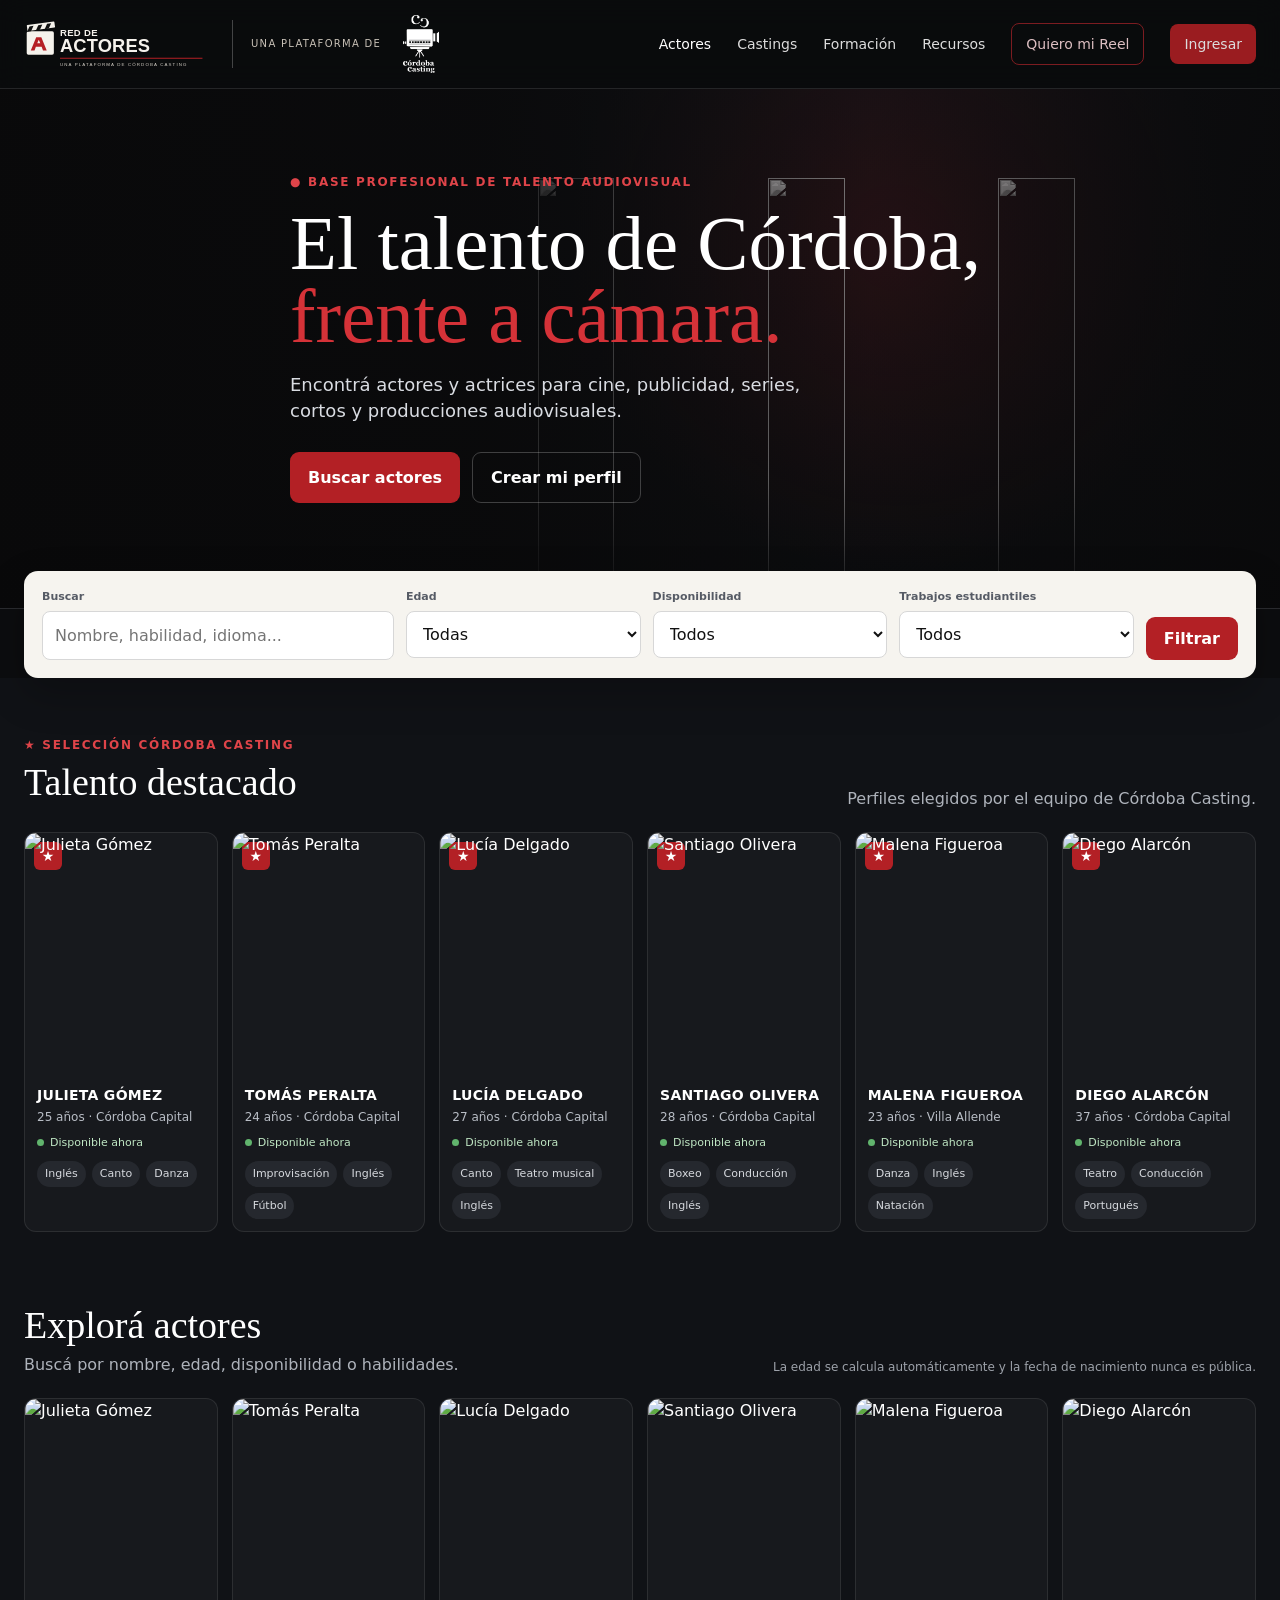
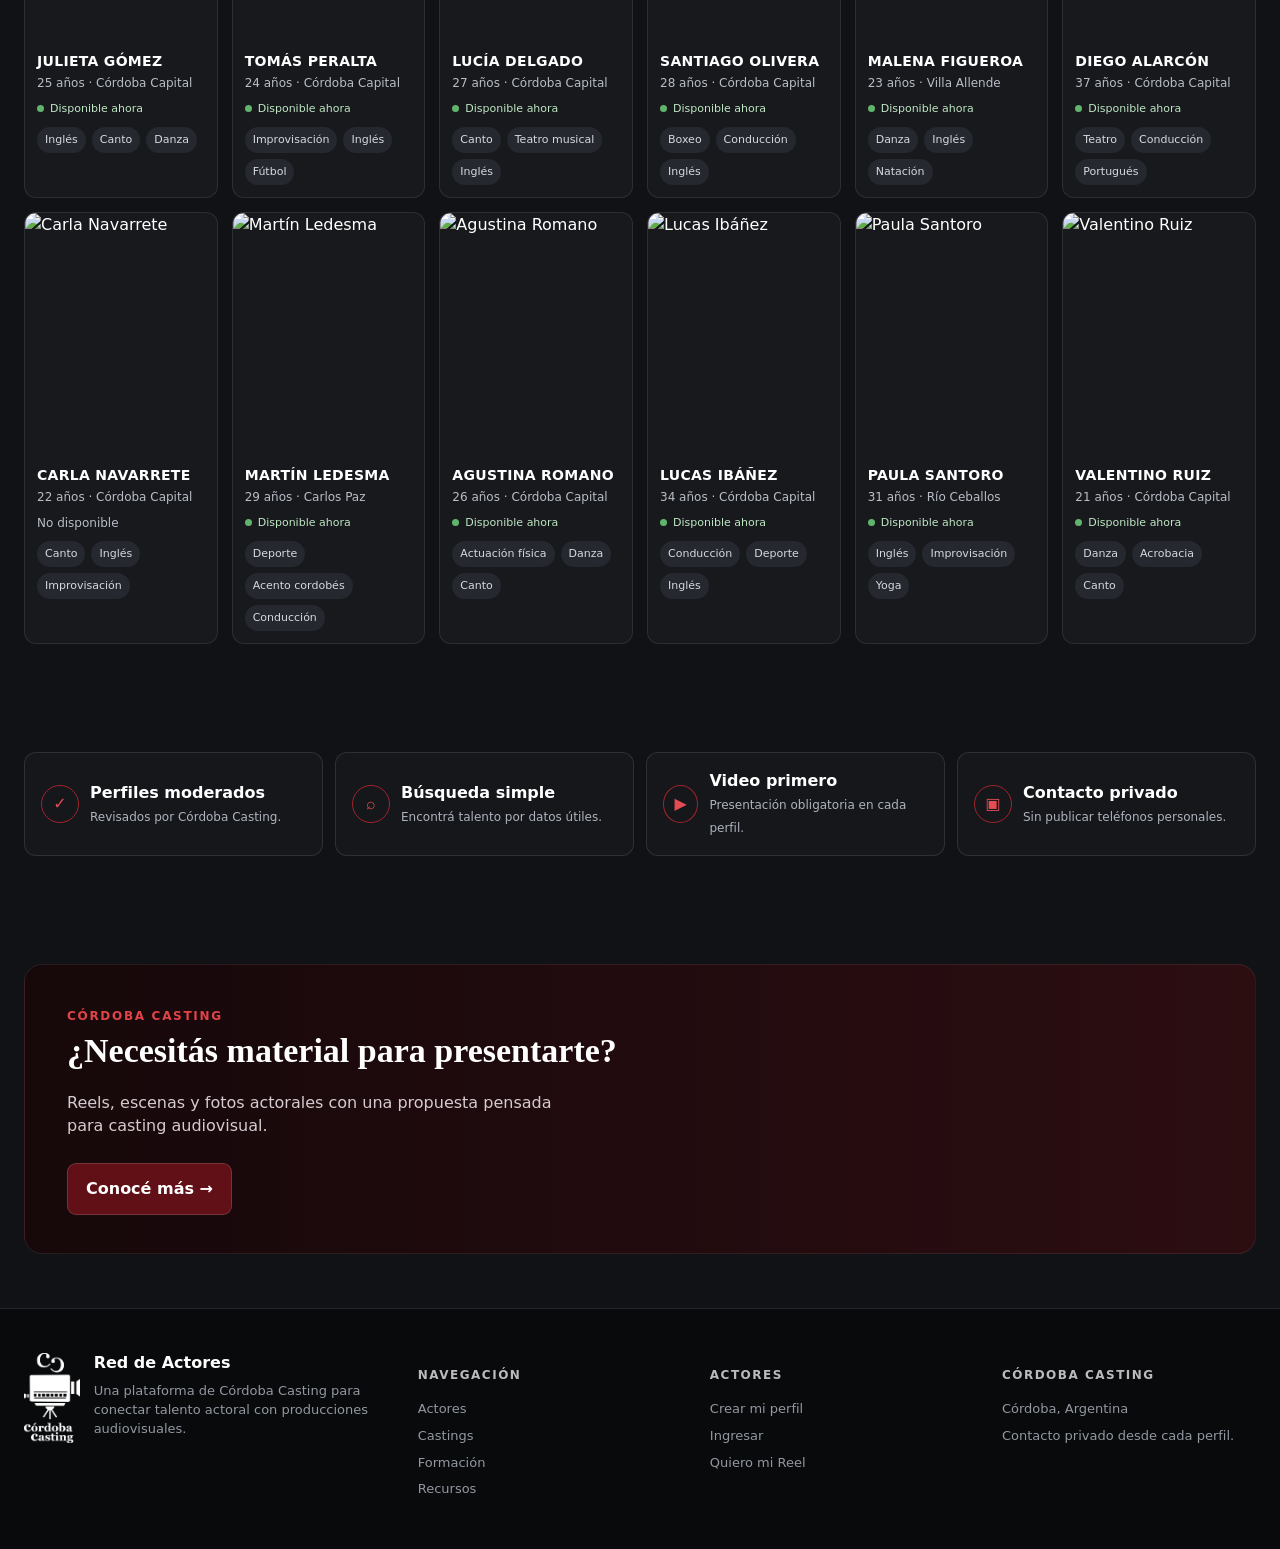
==== index.html @ 697c515e "Add files via upload" ====
<!doctype html><html lang="es"><head><meta charset="utf-8"><meta name="viewport" content="width=device-width,initial-scale=1"><title>Red de Actores — Córdoba Casting</title><link rel="stylesheet" href="css/styles.css"></head><body>
<header class="topbar"><div class="container nav"><a class="brandlock" href="index.html"><img class="red-logo" src="assets/logo-red-actores.svg" alt="Red de Actores"><span class="brand-divider"></span><span class="cc-brand"><span>Una plataforma de</span><img class="cc-logo" src="assets/cordoba-casting-white.png" alt="Córdoba Casting"></span></a><button class="menu-toggle" aria-label="Abrir menú">☰</button><nav class="navlinks"><a class="active" href="index.html">Actores</a><a href="castings.html">Castings</a><a href="formacion.html">Formación</a><a href="recursos.html">Recursos</a><a class="nav-cta" href="reel.html">Quiero mi Reel</a><a class="auth-btn" href="login.html">Ingresar</a></nav></div></header>
<section class="hero"><div class="hero-faces"><img src="https://randomuser.me/api/portraits/men/32.jpg" alt=""><img src="https://randomuser.me/api/portraits/women/44.jpg" alt=""><img src="https://randomuser.me/api/portraits/men/48.jpg" alt=""></div><div class="container hero-inner"><div class="eyebrow">● Base profesional de talento audiovisual</div><h1>El talento de Córdoba,<br><em>frente a cámara.</em></h1><p>Encontrá actores y actrices para cine, publicidad, series, cortos y producciones audiovisuales.</p><div class="hero-actions"><a class="btn btn-primary" href="#directorio">Buscar actores</a><a class="btn btn-secondary" href="registro.html">Crear mi perfil</a></div></div></section>
<div class="container search-shell"><form id="filters" class="searchbar"><div class="field"><label>Buscar</label><input id="q" placeholder="Nombre, habilidad, idioma..."></div><div class="field"><label>Edad</label><select id="age"><option value="">Todas</option><option value="18-24">18–24</option><option value="25-34">25–34</option><option value="35-49">35–49</option><option value="50-90">50+</option></select></div><div class="field"><label>Disponibilidad</label><select id="available"><option value="">Todos</option><option value="yes">Disponibles ahora</option><option value="no">No disponibles</option></select></div><div class="field"><label>Trabajos estudiantiles</label><select id="student"><option value="">Todos</option><option value="yes">Acepta</option><option value="no">No acepta</option></select></div><button class="btn btn-primary" type="submit">Filtrar</button></form></div>
<section class="section section-dark"><div class="container"><div class="section-title"><div><div class="eyebrow">★ Selección Córdoba Casting</div><h2>Talento destacado</h2></div><p>Perfiles elegidos por el equipo de Córdoba Casting.</p></div><div id="featuredGrid" class="actor-grid"></div></div></section>
<section id="directorio" class="section section-dark" style="padding-top:12px"><div class="container"><div class="section-title"><div><h2>Explorá actores</h2><p>Buscá por nombre, edad, disponibilidad o habilidades.</p></div><div class="muted tiny">La edad se calcula automáticamente y la fecha de nacimiento nunca es pública.</div></div><div id="actorGrid" class="actor-grid"></div></div></section>
<section class="section section-dark"><div class="container"><div class="feature-strip"><div class="feature-chip"><div class="feature-icon">✓</div><div><strong>Perfiles moderados</strong><span>Revisados por Córdoba Casting.</span></div></div><div class="feature-chip"><div class="feature-icon">⌕</div><div><strong>Búsqueda simple</strong><span>Encontrá talento por datos útiles.</span></div></div><div class="feature-chip"><div class="feature-icon">▶</div><div><strong>Video primero</strong><span>Presentación obligatoria en cada perfil.</span></div></div><div class="feature-chip"><div class="feature-icon">▣</div><div><strong>Contacto privado</strong><span>Sin publicar teléfonos personales.</span></div></div></div></div></section>
<section class="section section-dark"><div class="container"><div class="reel-banner"><div class="copy"><div class="eyebrow">Córdoba Casting</div><h3>¿Necesitás material para presentarte?</h3><p>Reels, escenas y fotos actorales con una propuesta pensada para casting audiovisual.</p><a class="btn" href="reel.html">Conocé más →</a></div></div></div></section>
<footer class="footer"><div class="container footer-grid"><div><div class="footer-brand"><img class="cc-logo" src="assets/cordoba-casting-white.png" alt="Córdoba Casting"><div><strong>Red de Actores</strong><p>Una plataforma de Córdoba Casting para conectar talento actoral con producciones audiovisuales.</p></div></div></div><div><h4>Navegación</h4><a href="index.html">Actores</a><a href="castings.html">Castings</a><a href="formacion.html">Formación</a><a href="recursos.html">Recursos</a></div><div><h4>Actores</h4><a href="registro.html">Crear mi perfil</a><a href="login.html">Ingresar</a><a href="reel.html">Quiero mi Reel</a></div><div><h4>Córdoba Casting</h4><p>Córdoba, Argentina</p><p>Contacto privado desde cada perfil.</p></div></div></footer>
<script src="js/data.js"></script><script src="js/app.js"></script></body></html>
---- css/styles.css ----
:root{
  --bg:#0c0d0f; --bg2:#121418; --panel:#17191d; --panel2:#1d2025; --paper:#f5f2ec; --ink:#111216;
  --muted:#9da2aa; --red:#b32025; --red2:#8f171c; --green:#61b46d; --border:rgba(255,255,255,.11);
  --shadow:0 16px 40px rgba(0,0,0,.24); --radius:16px; --max:1440px;
}
*{box-sizing:border-box} html{scroll-behavior:smooth} body{margin:0;font-family:Inter,ui-sans-serif,system-ui,-apple-system,BlinkMacSystemFont,"Segoe UI",sans-serif;background:var(--bg);color:#fff;line-height:1.45}
a{color:inherit;text-decoration:none} button,input,select,textarea{font:inherit} img{max-width:100%;display:block}
.container{width:min(var(--max),calc(100% - 48px));margin:auto}.serif{font-family:Georgia,'Times New Roman',serif}.muted{color:var(--muted)}.tiny{font-size:12px}.hidden{display:none!important}
.topbar{position:sticky;top:0;z-index:50;background:rgba(10,11,13,.92);backdrop-filter:blur(14px);border-bottom:1px solid var(--border)}
.nav{height:88px;display:flex;align-items:center;gap:28px}.brandlock{display:flex;align-items:center;gap:18px;min-width:340px}.red-logo{width:190px;height:55px;object-fit:contain}.brand-divider{width:1px;height:48px;background:rgba(255,255,255,.24)}.cc-brand{display:flex;align-items:center;gap:10px}.cc-brand span{font-size:10px;letter-spacing:1.3px;color:#c8c1b7;text-transform:uppercase}.cc-logo{height:58px;width:60px;object-fit:contain;object-position:center top;filter:none}.navlinks{margin-left:auto;display:flex;align-items:center;gap:26px;font-size:14px}.navlinks a{opacity:.86}.navlinks a:hover,.navlinks a.active{color:#fff;opacity:1}.nav-cta{border:1px solid #8f2025;padding:10px 14px;border-radius:8px;color:#ffdde0!important}.auth-btn{background:var(--red);padding:10px 14px;border-radius:8px}.menu-toggle{display:none;background:none;border:0;color:#fff;font-size:24px}
.hero{min-height:520px;position:relative;overflow:hidden;border-bottom:1px solid var(--border);background:radial-gradient(circle at 70% 30%,rgba(179,32,37,.18),transparent 34%),linear-gradient(180deg,#111216,#0c0d0f)}
.hero:after{content:"";position:absolute;inset:0;background:linear-gradient(90deg,rgba(9,9,10,.98) 0%,rgba(9,9,10,.84) 38%,rgba(9,9,10,.26) 68%,rgba(9,9,10,.8) 100%);pointer-events:none}
.hero-faces{position:absolute;right:4%;bottom:0;width:min(720px,54vw);height:100%;display:flex;align-items:flex-end;gap:0;filter:grayscale(1);opacity:.77}.hero-faces img{height:430px;width:33.33%;object-fit:cover;object-position:center top;mask-image:linear-gradient(to bottom,#000 70%,transparent 100%)}
.hero-inner{position:relative;z-index:2;padding:80px 0 56px;max-width:700px}.eyebrow{display:inline-flex;gap:8px;align-items:center;color:#df4449;text-transform:uppercase;letter-spacing:1.7px;font-size:12px;font-weight:700}.hero h1{font-family:Georgia,'Times New Roman',serif;font-size:clamp(54px,6vw,88px);line-height:.95;margin:16px 0 18px;font-weight:500}.hero h1 em{color:#d53238;font-style:normal}.hero p{font-size:18px;color:#d9dce2;max-width:560px}.btn{display:inline-flex;align-items:center;justify-content:center;gap:8px;border:0;border-radius:9px;padding:13px 18px;font-weight:750;cursor:pointer}.btn-primary{background:var(--red);color:#fff}.btn-primary:hover{background:#c12a30}.btn-secondary{background:transparent;color:#fff;border:1px solid rgba(255,255,255,.22)}.hero-actions{display:flex;gap:12px;margin-top:28px}
.search-shell{position:relative;z-index:4;margin-top:-38px}.searchbar{background:#f6f4ef;color:#111;padding:18px;border-radius:14px;box-shadow:var(--shadow);display:grid;grid-template-columns:1.5fr repeat(3,1fr) auto;gap:12px}.field{display:flex;flex-direction:column;gap:6px}.field label{font-size:11px;color:#565b65;font-weight:700}.field input,.field select,.field textarea{width:100%;background:#fff;border:1px solid #d7d7d7;border-radius:8px;padding:12px;color:#111}.searchbar .btn{align-self:end;height:43px}
.section{padding:54px 0}.section-title{display:flex;align-items:end;justify-content:space-between;gap:16px;margin-bottom:22px}.section-title h2{font-family:Georgia,'Times New Roman',serif;font-size:38px;font-weight:500;margin:0}.section-title p{margin:0;color:#aeb3bb}.section-dark{background:#101216}.section-paper{background:#f3f0ea;color:#111}.section-paper .section-title p{color:#666}
.actor-grid{display:grid;grid-template-columns:repeat(6,minmax(0,1fr));gap:14px}.actor-card{background:#17191d;border:1px solid rgba(255,255,255,.09);border-radius:12px;overflow:hidden;transition:.18s transform,.18s border-color;position:relative}.actor-card:hover{transform:translateY(-4px);border-color:rgba(255,255,255,.22)}.actor-photo{aspect-ratio:4/5;object-fit:cover;width:100%;filter:saturate(.88)}.actor-body{padding:12px}.actor-name{font-weight:800;font-size:14px;text-transform:uppercase;letter-spacing:.3px}.actor-meta{font-size:12px;color:#b9bec6;margin-top:4px}.status{display:inline-flex;align-items:center;gap:6px;font-size:11px;margin-top:8px;color:#bfe6c3}.dot{width:7px;height:7px;border-radius:50%;background:var(--green)}.featured-star{position:absolute;top:9px;left:9px;width:28px;height:28px;border-radius:6px;background:var(--red);display:grid;place-items:center;font-size:14px}.tags{display:flex;gap:6px;flex-wrap:wrap;margin-top:9px}.tag{font-size:11px;background:#25282e;border-radius:999px;padding:5px 8px;color:#d6d9de}.paper-tag{background:#e6e3dd;color:#222}
.feature-strip{display:grid;grid-template-columns:repeat(4,1fr);gap:12px}.feature-chip{border:1px solid var(--border);background:#15171b;padding:16px;border-radius:12px;display:flex;gap:11px;align-items:center}.feature-chip strong{display:block}.feature-chip span{color:#aeb4bd;font-size:12px}.feature-icon{width:38px;height:38px;border:1px solid #9f252a;border-radius:50%;display:grid;place-items:center;color:#e24d52}
.reel-banner{position:relative;overflow:hidden;border-radius:18px;min-height:210px;background:linear-gradient(90deg,rgba(23,8,10,.94),rgba(60,12,16,.65)),url('https://images.unsplash.com/photo-1489599849927-2ee91cede3ba?auto=format&fit=crop&w=1800&q=80') center/cover;display:flex;align-items:center;padding:38px 42px;border:1px solid rgba(255,255,255,.08)}.reel-banner .copy{max-width:580px}.reel-banner h3{font-family:Georgia,'Times New Roman',serif;font-size:34px;margin:0 0 8px}.reel-banner p{color:#d5cbd0;max-width:520px}.reel-banner .btn{margin-top:10px;background:rgba(113,19,25,.82);border:1px solid rgba(255,255,255,.15)}
.footer{background:#090a0c;border-top:1px solid var(--border);padding:42px 0}.footer-grid{display:grid;grid-template-columns:1.4fr repeat(3,1fr);gap:38px}.footer h4{font-size:12px;text-transform:uppercase;letter-spacing:1.5px;color:#bbb}.footer a,.footer p{font-size:13px;color:#9298a1;margin:8px 0;display:block}.footer-brand{display:flex;gap:14px;align-items:center}.footer-brand .cc-logo{height:90px;width:75px}
.profile-page{background:#f1eee8;color:#111;min-height:100vh}.profile-page .topbar{background:#0d0e11;color:#fff}.profile-wrap{padding:36px 0 70px}.back{font-size:13px;margin-bottom:20px;display:inline-block}.profile-hero{display:grid;grid-template-columns:minmax(330px,480px) 1fr;gap:34px}.profile-photo{aspect-ratio:4/5;border-radius:14px;object-fit:cover;width:100%}.thumbs{display:grid;grid-template-columns:repeat(3,1fr);gap:8px;margin-top:9px}.thumbs img{aspect-ratio:4/3;object-fit:cover;border-radius:9px;cursor:pointer}.profile-info{padding:8px 0}.profile-info h1{font-family:Georgia,'Times New Roman',serif;font-size:52px;margin:6px 0 2px}.profile-line{color:#50545b}.status-pill{display:inline-flex;background:#dbf2dd;color:#31723b;border-radius:999px;padding:7px 11px;font-size:12px;font-weight:750}.profile-actions{display:flex;gap:10px;margin:20px 0}.profile-actions .btn-secondary{border-color:#c8c8c8;color:#111}.profile-divider{height:1px;background:#d7d2ca;margin:20px 0}.profile-section h3{font-size:12px;letter-spacing:1px;text-transform:uppercase}.profile-section p{max-width:780px}.profile-video-grid{display:grid;grid-template-columns:2fr 1fr;gap:20px;margin-top:34px}.video-main,.video-small{background:#0f1013;border-radius:13px;overflow:hidden;position:relative;cursor:pointer}.video-main{aspect-ratio:16/9}.video-small{aspect-ratio:16/9}.video-main img,.video-small img{width:100%;height:100%;object-fit:cover;opacity:.75}.play{position:absolute;inset:0;display:grid;place-items:center}.play span{width:70px;height:70px;border-radius:50%;background:rgba(255,255,255,.92);display:grid;place-items:center;color:#111;font-size:28px}.video-side{display:grid;gap:18px}.video-label{font-size:13px;font-weight:800;margin-bottom:7px}.video-label small{color:#b32025;margin-left:6px}.profile-bottom{margin-top:28px;display:flex;justify-content:space-between;align-items:center;border-top:1px solid #d6d1c8;padding-top:20px}.profile-bottom .btn-primary{min-width:240px}
.modal{position:fixed;inset:0;background:rgba(0,0,0,.82);display:none;align-items:center;justify-content:center;z-index:100;padding:20px}.modal.open{display:flex}.modal-card{width:min(960px,95vw);background:#111;border-radius:14px;overflow:hidden;box-shadow:var(--shadow)}.modal-card iframe{width:100%;aspect-ratio:16/9;border:0;display:block}.modal-close{position:absolute;top:22px;right:24px;background:#fff;color:#111;border:0;width:40px;height:40px;border-radius:50%;cursor:pointer;font-size:20px}
.page-shell{min-height:calc(100vh - 88px);padding:48px 0;background:#101216}.content-card{background:#17191d;border:1px solid var(--border);border-radius:16px;padding:26px}.content-card h1{font-family:Georgia,'Times New Roman',serif;font-size:42px;margin-top:0}.content-grid{display:grid;grid-template-columns:repeat(3,1fr);gap:16px}.info-card{background:#1b1e23;border:1px solid var(--border);border-radius:13px;padding:20px}.info-card h3{margin-top:0}.form-card{max-width:760px;margin:auto;background:#f4f1eb;color:#111;border-radius:16px;padding:30px}.form-card h1{font-family:Georgia,'Times New Roman',serif;font-size:42px}.form-row{display:grid;grid-template-columns:1fr 1fr;gap:14px}.form-card .field{margin-bottom:14px}.notice{border-left:3px solid var(--red);padding:12px 14px;background:#fff0f1;border-radius:7px;font-size:13px}.admin-grid{display:grid;grid-template-columns:repeat(4,1fr);gap:14px}.admin-card{background:#181a1f;border:1px solid var(--border);border-radius:12px;padding:14px}.admin-card img{width:100%;aspect-ratio:4/3;object-fit:cover;border-radius:8px}.admin-actions{display:flex;gap:7px;flex-wrap:wrap;margin-top:10px}.admin-actions button{font-size:11px;padding:8px 10px}
@media(max-width:1100px){.navlinks{gap:14px}.brandlock{min-width:auto}.cc-brand span{display:none}.actor-grid{grid-template-columns:repeat(4,1fr)}.searchbar{grid-template-columns:1.5fr repeat(2,1fr);}.searchbar .btn{grid-column:auto}.feature-strip{grid-template-columns:repeat(2,1fr)}.admin-grid{grid-template-columns:repeat(3,1fr)}}
@media(max-width:780px){.container{width:min(100% - 28px,var(--max))}.nav{height:74px}.red-logo{width:145px}.cc-brand,.brand-divider{display:none}.menu-toggle{display:block;margin-left:auto}.navlinks{display:none;position:absolute;left:0;right:0;top:74px;background:#0d0e11;padding:18px 22px;flex-direction:column;align-items:flex-start}.navlinks.open{display:flex}.hero{min-height:520px}.hero-faces{width:100%;right:-28%;opacity:.35}.hero-inner{padding-top:60px}.hero h1{font-size:54px}.search-shell{margin-top:-20px}.searchbar{grid-template-columns:1fr 1fr}.searchbar .field:first-child{grid-column:1/-1}.searchbar .btn{grid-column:1/-1}.actor-grid{grid-template-columns:repeat(2,1fr)}.section-title{align-items:flex-start;flex-direction:column}.feature-strip{grid-template-columns:1fr}.reel-banner{padding:28px 24px}.profile-hero{grid-template-columns:1fr}.profile-info h1{font-size:42px}.profile-video-grid{grid-template-columns:1fr}.footer-grid{grid-template-columns:1fr 1fr}.content-grid{grid-template-columns:1fr}.form-row{grid-template-columns:1fr}.admin-grid{grid-template-columns:1fr 1fr}}
@media(max-width:460px){.actor-grid{grid-template-columns:repeat(2,minmax(0,1fr));gap:9px}.actor-body{padding:9px}.actor-name{font-size:12px}.actor-meta{font-size:10px}.hero h1{font-size:46px}.searchbar{grid-template-columns:1fr}.searchbar .field{grid-column:1!important}.footer-grid{grid-template-columns:1fr}.admin-grid{grid-template-columns:1fr}.profile-bottom{align-items:stretch;gap:14px;flex-direction:column}.profile-bottom .btn-primary{width:100%}.profile-actions{flex-wrap:wrap}}
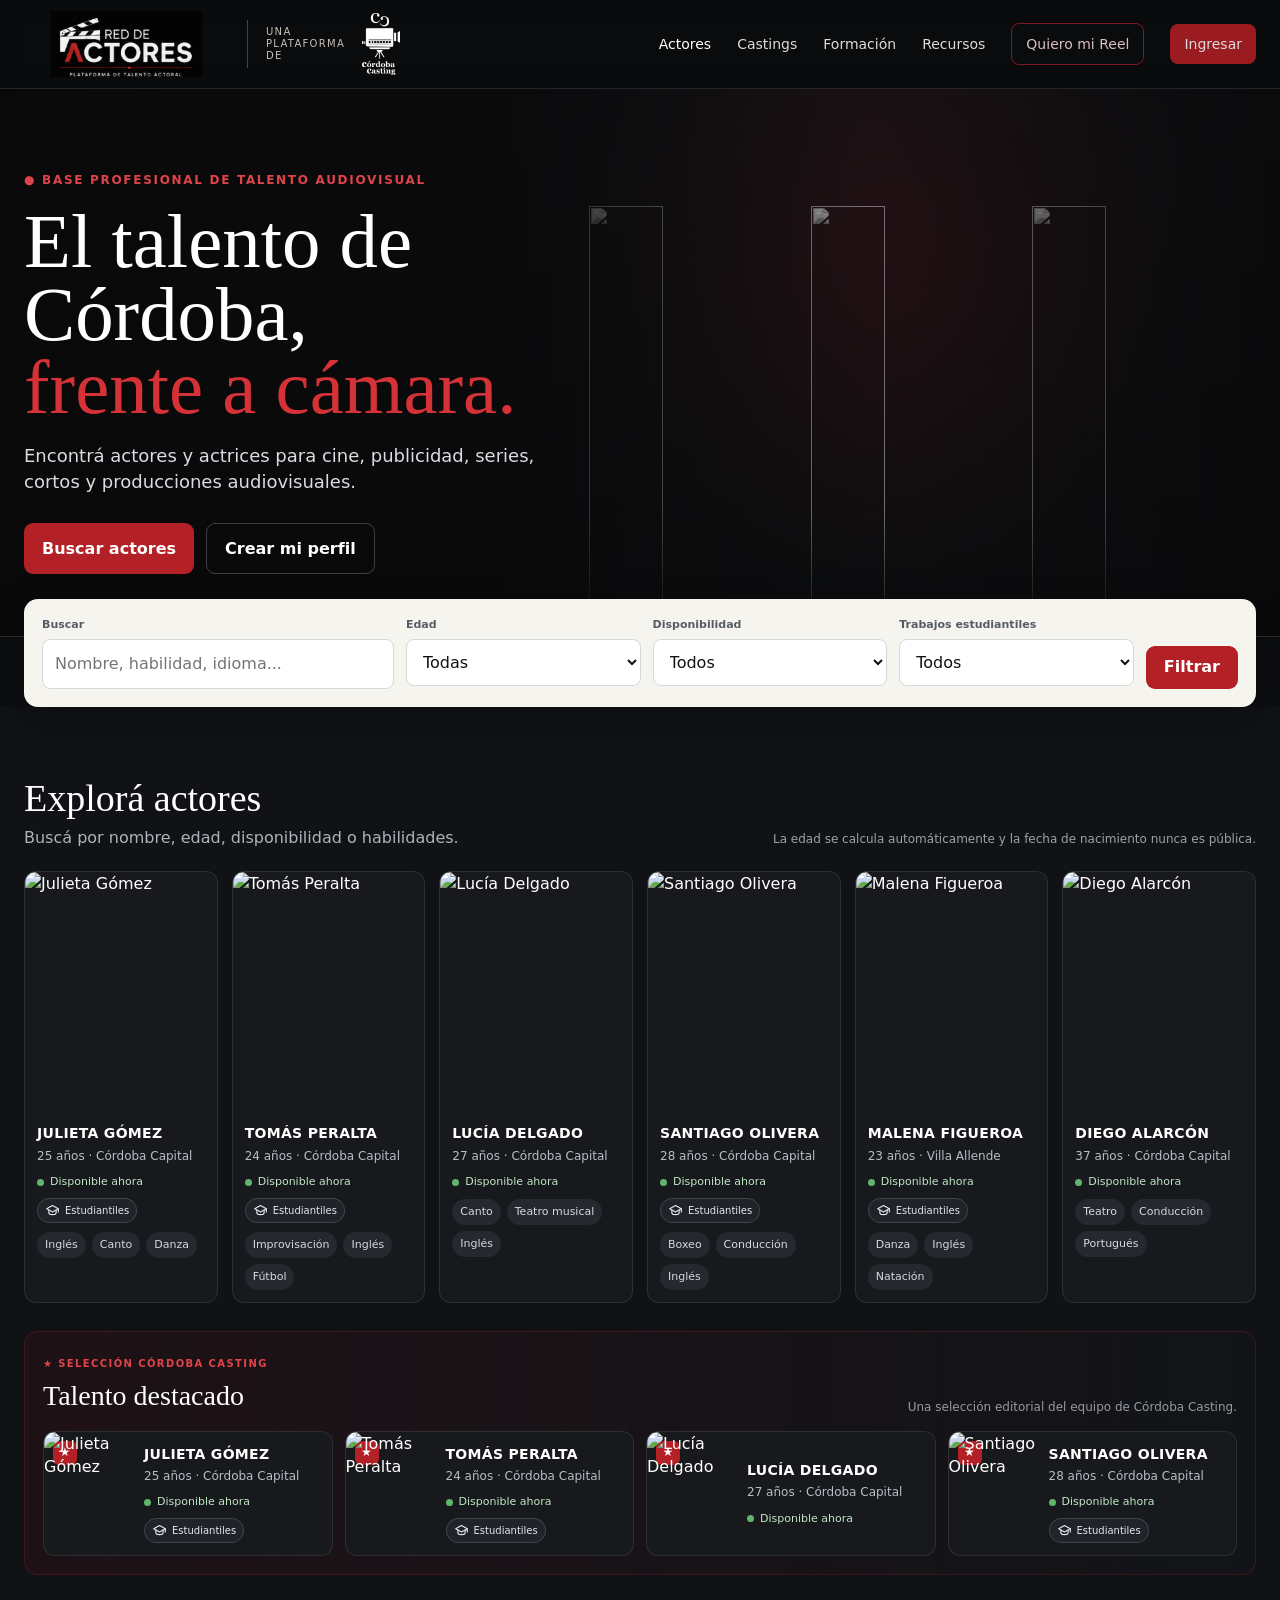
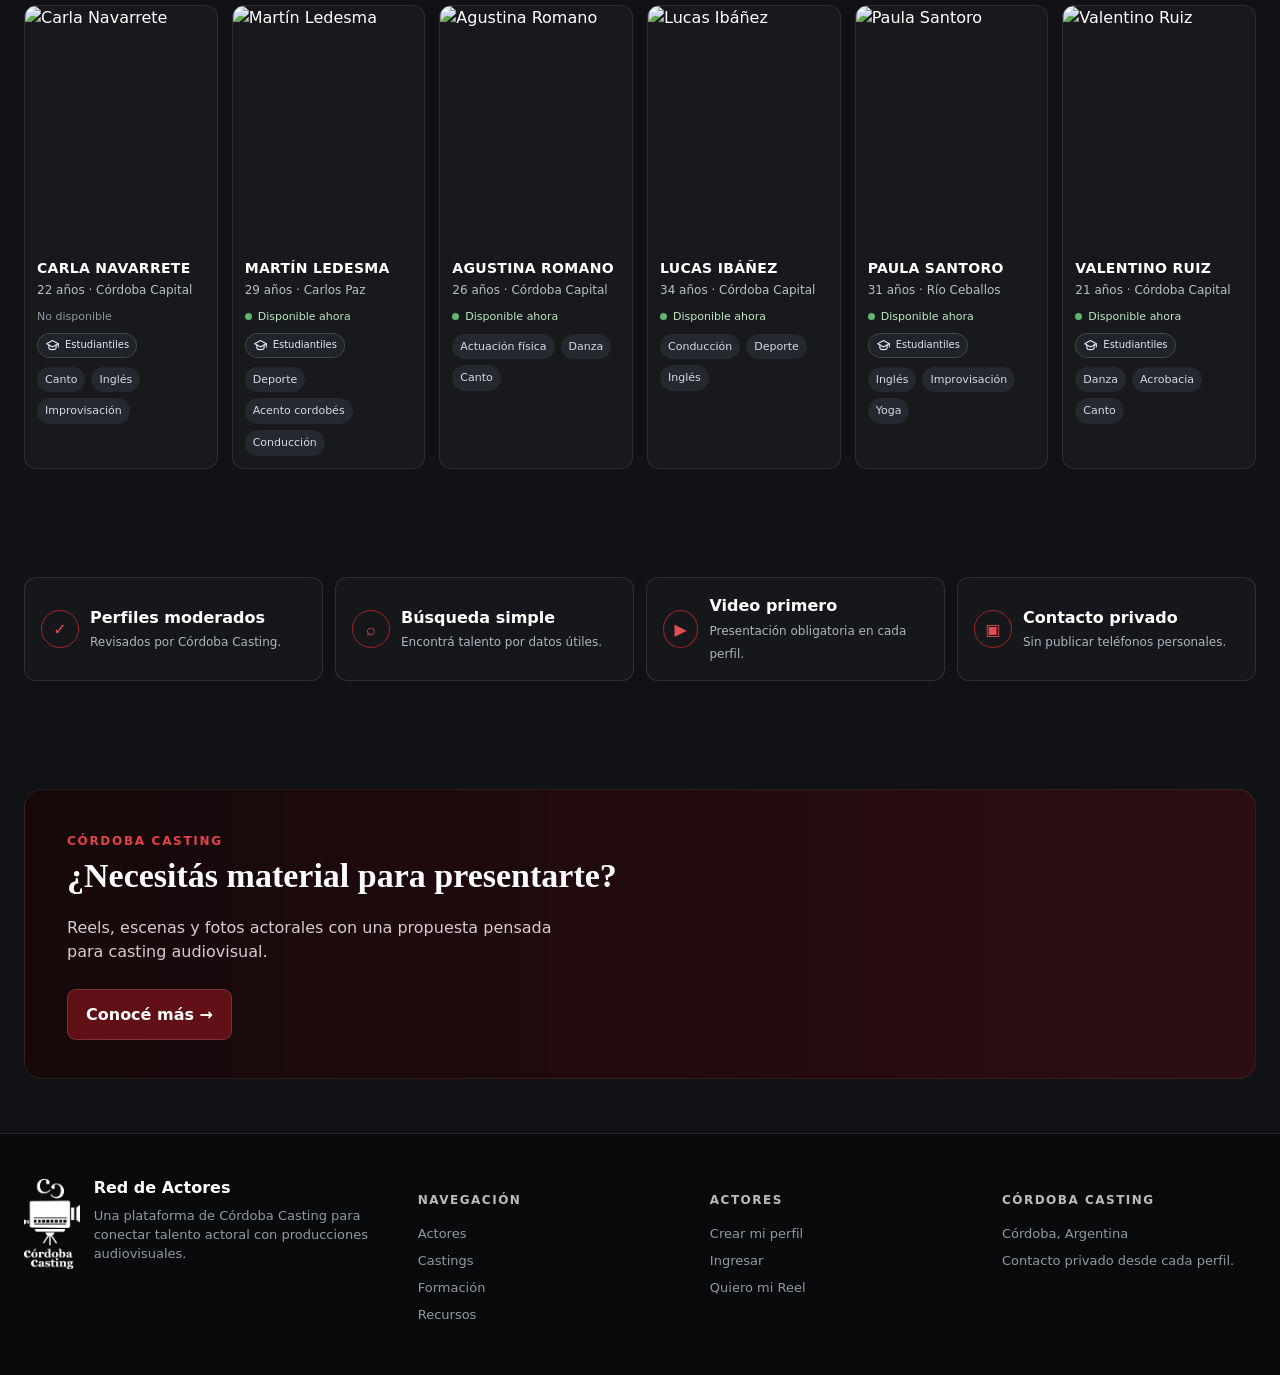
==== commit 3443c22c: "Add files via upload" ====
--- a/index.html
+++ b/index.html
@@ -1,9 +1,8 @@
 <!doctype html><html lang="es"><head><meta charset="utf-8"><meta name="viewport" content="width=device-width,initial-scale=1"><title>Red de Actores — Córdoba Casting</title><link rel="stylesheet" href="css/styles.css"></head><body>
-<header class="topbar"><div class="container nav"><a class="brandlock" href="index.html"><img class="red-logo" src="assets/logo-red-actores.svg" alt="Red de Actores"><span class="brand-divider"></span><span class="cc-brand"><span>Una plataforma de</span><img class="cc-logo" src="assets/cordoba-casting-white.png" alt="Córdoba Casting"></span></a><button class="menu-toggle" aria-label="Abrir menú">☰</button><nav class="navlinks"><a class="active" href="index.html">Actores</a><a href="castings.html">Castings</a><a href="formacion.html">Formación</a><a href="recursos.html">Recursos</a><a class="nav-cta" href="reel.html">Quiero mi Reel</a><a class="auth-btn" href="login.html">Ingresar</a></nav></div></header>
-<section class="hero"><div class="hero-faces"><img src="https://randomuser.me/api/portraits/men/32.jpg" alt=""><img src="https://randomuser.me/api/portraits/women/44.jpg" alt=""><img src="https://randomuser.me/api/portraits/men/48.jpg" alt=""></div><div class="container hero-inner"><div class="eyebrow">● Base profesional de talento audiovisual</div><h1>El talento de Córdoba,<br><em>frente a cámara.</em></h1><p>Encontrá actores y actrices para cine, publicidad, series, cortos y producciones audiovisuales.</p><div class="hero-actions"><a class="btn btn-primary" href="#directorio">Buscar actores</a><a class="btn btn-secondary" href="registro.html">Crear mi perfil</a></div></div></section>
+<header class="topbar"><div class="container nav"><a class="brandlock" href="index.html"><img class="red-logo" src="assets/logo-red-actores.png" alt="Red de Actores"><span class="brand-divider"></span><span class="cc-brand"><span>Una plataforma de</span><img class="cc-logo" src="assets/cordoba-casting-white.png" alt="Córdoba Casting"></span></a><button class="menu-toggle" aria-label="Abrir menú">☰</button><nav class="navlinks"><a class="active" href="index.html">Actores</a><a href="castings.html">Castings</a><a href="formacion.html">Formación</a><a href="recursos.html">Recursos</a><a class="nav-cta" href="reel.html">Quiero mi Reel</a><a class="auth-btn" href="login.html">Ingresar</a></nav></div></header>
+<section class="hero"><div class="hero-faces"><img src="https://randomuser.me/api/portraits/men/32.jpg" alt=""><img src="https://randomuser.me/api/portraits/women/44.jpg" alt=""><img src="https://randomuser.me/api/portraits/men/48.jpg" alt=""></div><div class="container hero-inner"><div class="hero-copy"><div class="eyebrow">● Base profesional de talento audiovisual</div><h1>El talento de Córdoba,<br><em>frente a cámara.</em></h1><p>Encontrá actores y actrices para cine, publicidad, series, cortos y producciones audiovisuales.</p><div class="hero-actions"><a class="btn btn-primary" href="#directorio">Buscar actores</a><a class="btn btn-secondary" href="registro.html">Crear mi perfil</a></div></div></div></section>
 <div class="container search-shell"><form id="filters" class="searchbar"><div class="field"><label>Buscar</label><input id="q" placeholder="Nombre, habilidad, idioma..."></div><div class="field"><label>Edad</label><select id="age"><option value="">Todas</option><option value="18-24">18–24</option><option value="25-34">25–34</option><option value="35-49">35–49</option><option value="50-90">50+</option></select></div><div class="field"><label>Disponibilidad</label><select id="available"><option value="">Todos</option><option value="yes">Disponibles ahora</option><option value="no">No disponibles</option></select></div><div class="field"><label>Trabajos estudiantiles</label><select id="student"><option value="">Todos</option><option value="yes">Acepta</option><option value="no">No acepta</option></select></div><button class="btn btn-primary" type="submit">Filtrar</button></form></div>
-<section class="section section-dark"><div class="container"><div class="section-title"><div><div class="eyebrow">★ Selección Córdoba Casting</div><h2>Talento destacado</h2></div><p>Perfiles elegidos por el equipo de Córdoba Casting.</p></div><div id="featuredGrid" class="actor-grid"></div></div></section>
-<section id="directorio" class="section section-dark" style="padding-top:12px"><div class="container"><div class="section-title"><div><h2>Explorá actores</h2><p>Buscá por nombre, edad, disponibilidad o habilidades.</p></div><div class="muted tiny">La edad se calcula automáticamente y la fecha de nacimiento nunca es pública.</div></div><div id="actorGrid" class="actor-grid"></div></div></section>
+<section id="directorio" class="section section-dark directory-section"><div class="container"><div class="section-title"><div><h2>Explorá actores</h2><p>Buscá por nombre, edad, disponibilidad o habilidades.</p></div><div class="muted tiny">La edad se calcula automáticamente y la fecha de nacimiento nunca es pública.</div></div><div id="actorGridTop" class="actor-grid"></div><div id="featuredBand" class="featured-band"><div class="featured-band-head"><div><span class="featured-kicker">★ Selección Córdoba Casting</span><h3>Talento destacado</h3></div><p>Una selección editorial del equipo de Córdoba Casting.</p></div><div id="featuredGrid" class="featured-grid"></div></div><div id="actorGrid" class="actor-grid actor-grid-continuation"></div></div></section>
 <section class="section section-dark"><div class="container"><div class="feature-strip"><div class="feature-chip"><div class="feature-icon">✓</div><div><strong>Perfiles moderados</strong><span>Revisados por Córdoba Casting.</span></div></div><div class="feature-chip"><div class="feature-icon">⌕</div><div><strong>Búsqueda simple</strong><span>Encontrá talento por datos útiles.</span></div></div><div class="feature-chip"><div class="feature-icon">▶</div><div><strong>Video primero</strong><span>Presentación obligatoria en cada perfil.</span></div></div><div class="feature-chip"><div class="feature-icon">▣</div><div><strong>Contacto privado</strong><span>Sin publicar teléfonos personales.</span></div></div></div></div></section>
 <section class="section section-dark"><div class="container"><div class="reel-banner"><div class="copy"><div class="eyebrow">Córdoba Casting</div><h3>¿Necesitás material para presentarte?</h3><p>Reels, escenas y fotos actorales con una propuesta pensada para casting audiovisual.</p><a class="btn" href="reel.html">Conocé más →</a></div></div></div></section>
 <footer class="footer"><div class="container footer-grid"><div><div class="footer-brand"><img class="cc-logo" src="assets/cordoba-casting-white.png" alt="Córdoba Casting"><div><strong>Red de Actores</strong><p>Una plataforma de Córdoba Casting para conectar talento actoral con producciones audiovisuales.</p></div></div></div><div><h4>Navegación</h4><a href="index.html">Actores</a><a href="castings.html">Castings</a><a href="formacion.html">Formación</a><a href="recursos.html">Recursos</a></div><div><h4>Actores</h4><a href="registro.html">Crear mi perfil</a><a href="login.html">Ingresar</a><a href="reel.html">Quiero mi Reel</a></div><div><h4>Córdoba Casting</h4><p>Córdoba, Argentina</p><p>Contacto privado desde cada perfil.</p></div></div></footer>
--- a/css/styles.css
+++ b/css/styles.css
@@ -24,3 +24,18 @@
 @media(max-width:1100px){.navlinks{gap:14px}.brandlock{min-width:auto}.cc-brand span{display:none}.actor-grid{grid-template-columns:repeat(4,1fr)}.searchbar{grid-template-columns:1.5fr repeat(2,1fr);}.searchbar .btn{grid-column:auto}.feature-strip{grid-template-columns:repeat(2,1fr)}.admin-grid{grid-template-columns:repeat(3,1fr)}}
 @media(max-width:780px){.container{width:min(100% - 28px,var(--max))}.nav{height:74px}.red-logo{width:145px}.cc-brand,.brand-divider{display:none}.menu-toggle{display:block;margin-left:auto}.navlinks{display:none;position:absolute;left:0;right:0;top:74px;background:#0d0e11;padding:18px 22px;flex-direction:column;align-items:flex-start}.navlinks.open{display:flex}.hero{min-height:520px}.hero-faces{width:100%;right:-28%;opacity:.35}.hero-inner{padding-top:60px}.hero h1{font-size:54px}.search-shell{margin-top:-20px}.searchbar{grid-template-columns:1fr 1fr}.searchbar .field:first-child{grid-column:1/-1}.searchbar .btn{grid-column:1/-1}.actor-grid{grid-template-columns:repeat(2,1fr)}.section-title{align-items:flex-start;flex-direction:column}.feature-strip{grid-template-columns:1fr}.reel-banner{padding:28px 24px}.profile-hero{grid-template-columns:1fr}.profile-info h1{font-size:42px}.profile-video-grid{grid-template-columns:1fr}.footer-grid{grid-template-columns:1fr 1fr}.content-grid{grid-template-columns:1fr}.form-row{grid-template-columns:1fr}.admin-grid{grid-template-columns:1fr 1fr}}
 @media(max-width:460px){.actor-grid{grid-template-columns:repeat(2,minmax(0,1fr));gap:9px}.actor-body{padding:9px}.actor-name{font-size:12px}.actor-meta{font-size:10px}.hero h1{font-size:46px}.searchbar{grid-template-columns:1fr}.searchbar .field{grid-column:1!important}.footer-grid{grid-template-columns:1fr}.admin-grid{grid-template-columns:1fr}.profile-bottom{align-items:stretch;gap:14px;flex-direction:column}.profile-bottom .btn-primary{width:100%}.profile-actions{flex-wrap:wrap}}
+
+/* === V0.2 refinements === */
+.red-logo{width:205px;height:66px;object-fit:contain;border-radius:2px}
+.cc-brand{gap:12px}.cc-brand span{max-width:68px;line-height:1.2}.cc-logo{height:62px;width:70px;object-fit:contain}
+.hero-inner{max-width:none;padding:78px 0 62px}.hero-copy{max-width:690px}.hero-faces{right:2%;width:min(760px,52vw)}
+.directory-section{padding-top:64px}.actor-grid-continuation{margin-top:18px}
+.card-badges{display:flex;align-items:center;gap:8px;flex-wrap:wrap;margin-top:9px}.card-badges .status{margin-top:0}.availability-off{font-size:11px;color:#8f959e}
+.student-badge{display:inline-flex;align-items:center;gap:5px;border:1px solid rgba(255,255,255,.15);background:#202329;color:#e5e7eb;border-radius:999px;padding:4px 7px;font-size:10px;line-height:1}.student-badge svg,.student-profile-badge svg,.status-pill svg,.profile-highlight svg,.profile-updated svg,.profile-actions svg,.profile-bottom .btn svg{width:15px;height:15px;fill:none;stroke:currentColor;stroke-width:1.8;stroke-linecap:round;stroke-linejoin:round;flex:0 0 auto}
+.featured-band{margin:28px 0 30px;padding:18px;border:1px solid rgba(179,32,37,.25);background:linear-gradient(90deg,rgba(80,18,22,.22),rgba(20,22,26,.68));border-radius:14px}.featured-band-head{display:flex;align-items:end;justify-content:space-between;gap:20px;margin-bottom:14px}.featured-band-head h3{font-family:Georgia,'Times New Roman',serif;font-size:28px;font-weight:500;margin:3px 0 0}.featured-band-head p{margin:0;color:#959aa3;font-size:12px}.featured-kicker{font-size:10px;letter-spacing:1.4px;text-transform:uppercase;color:#df4449;font-weight:800}.featured-grid{display:grid;grid-template-columns:repeat(4,minmax(0,1fr));gap:12px}.featured-grid .actor-card{display:grid;grid-template-columns:88px 1fr;min-height:112px}.featured-grid .actor-photo{width:88px;height:100%;aspect-ratio:auto}.featured-grid .actor-body{align-self:center}.featured-grid .tags{display:none}.featured-grid .featured-star{width:24px;height:24px;font-size:12px}.no-results{grid-column:1/-1;padding:24px 0}
+
+.profile-page{background:#0f1114;color:#fff}.profile-page .topbar{background:rgba(10,11,13,.96)}.profile-wrap{padding:34px 0 74px}.back{color:#c5c9d0}.profile-hero{grid-template-columns:minmax(330px,450px) 1fr;gap:42px}.profile-photo{box-shadow:0 22px 50px rgba(0,0,0,.32);border:1px solid rgba(255,255,255,.08)}.thumbs img{border:1px solid rgba(255,255,255,.09)}.profile-info{padding:10px 0}.profile-status-row{display:flex;align-items:center;gap:9px;flex-wrap:wrap}.status-pill{display:inline-flex;align-items:center;gap:7px;background:#4da95b;color:#fff;border-radius:8px;padding:9px 12px;font-size:12px;font-weight:800;box-shadow:0 6px 18px rgba(77,169,91,.16)}.status-pill-off{background:#2a2d33;color:#aeb4bd;box-shadow:none}.student-profile-badge{display:inline-flex;align-items:center;gap:7px;padding:8px 11px;border-radius:8px;background:#202329;border:1px solid rgba(255,255,255,.12);font-size:12px;color:#f0f1f3}.profile-info h1{font-size:54px;color:#fff}.profile-line{color:#b9bec6}.profile-line span{color:#575d66;margin:0 5px}.profile-actions .btn-secondary{border-color:rgba(255,255,255,.2);color:#fff}.profile-actions .btn svg{width:17px;height:17px}.profile-divider{background:rgba(255,255,255,.1)}.profile-highlights{display:grid;grid-template-columns:1fr 1fr;gap:10px}.profile-highlight{display:flex;gap:11px;align-items:center;background:#17191d;border:1px solid rgba(255,255,255,.08);padding:13px;border-radius:11px}.highlight-icon{width:34px;height:34px;border-radius:9px;background:rgba(179,32,37,.14);color:#ef555a;display:grid;place-items:center}.profile-highlight strong{display:block;font-size:12px}.profile-highlight div>span{display:block;color:#aeb4bd;font-size:11px;margin-top:2px}.profile-section h3{color:#dfe2e7}.profile-section p{color:#c5c9d0}.profile-tag{background:#23262c;color:#e6e8eb;border:1px solid rgba(255,255,255,.06)}.profile-video-grid{margin-top:38px}.video-label{color:#fff;letter-spacing:.3px}.video-label small{color:#f05a60}.video-main,.video-small{border:1px solid rgba(255,255,255,.08);box-shadow:0 16px 40px rgba(0,0,0,.18)}.profile-bottom{border-top-color:rgba(255,255,255,.1)}.profile-updated{display:flex;align-items:center;gap:8px;color:#aeb4bd;font-size:13px}.profile-updated svg{color:#62bb6e}.profile-bottom .btn-primary{min-width:240px}.profile-bottom .btn svg{width:16px;height:16px}.paper-tag{background:#25282e;color:#e7e9ec}
+
+@media(max-width:1100px){.featured-grid{grid-template-columns:repeat(2,1fr)}.hero-faces{right:-4%;width:58vw}.hero-copy{max-width:590px}}
+@media(max-width:780px){.red-logo{width:160px;height:54px}.hero-inner{padding-top:58px}.hero-copy{max-width:560px}.featured-band-head{align-items:flex-start;flex-direction:column}.profile-highlights{grid-template-columns:1fr}.profile-hero{gap:26px}}
+@media(max-width:560px){.student-badge span{display:none}.student-badge{padding:5px}.featured-grid{grid-template-columns:1fr}.featured-grid .actor-card{grid-template-columns:76px 1fr}.featured-grid .actor-photo{width:76px}.profile-status-row{align-items:stretch}.status-pill,.student-profile-badge{width:100%;justify-content:center}}
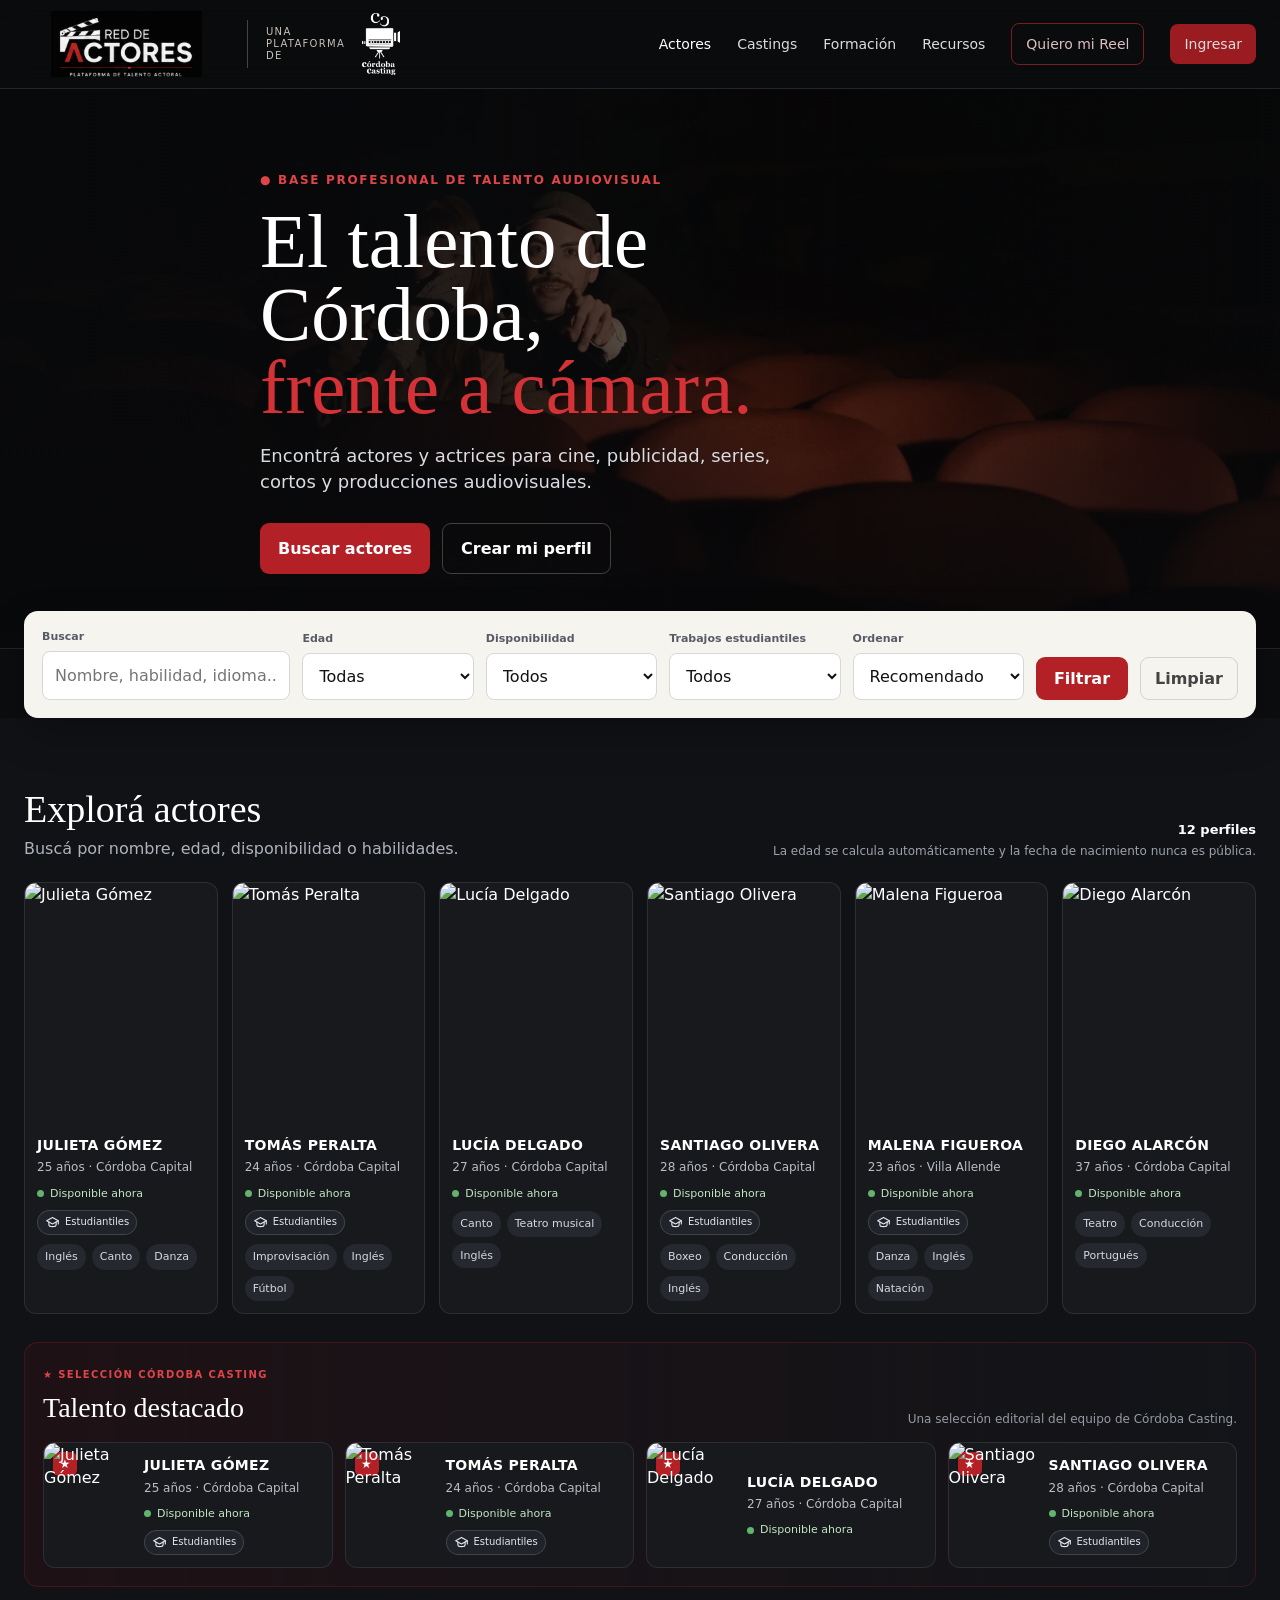
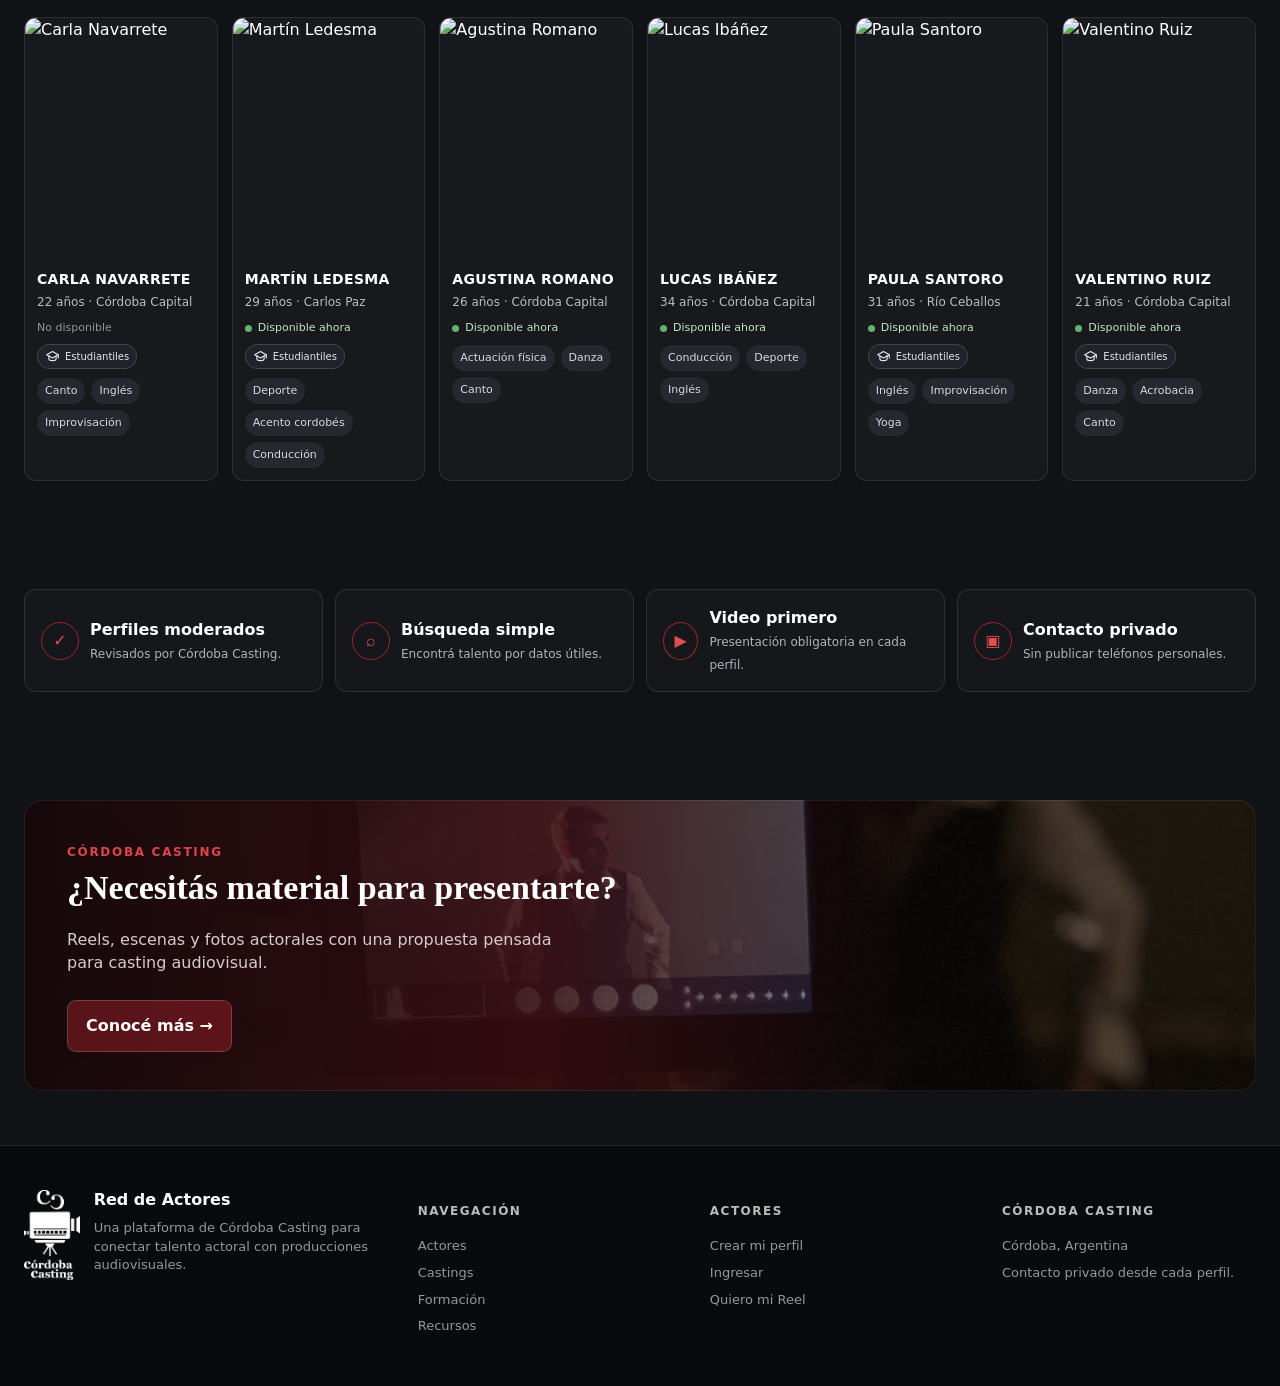
==== commit 3f4bb15b: "Add files via upload" ====
--- a/index.html
+++ b/index.html
@@ -1,9 +1,9 @@
-<!doctype html><html lang="es"><head><meta charset="utf-8"><meta name="viewport" content="width=device-width,initial-scale=1"><title>Red de Actores — Córdoba Casting</title><link rel="stylesheet" href="css/styles.css"></head><body>
+<!doctype html><html lang="es"><head><meta charset="utf-8"><meta name="viewport" content="width=device-width,initial-scale=1"><title>Red de Actores — Córdoba Casting</title><link rel="stylesheet" href="css/styles.css?v=0.8"></head><body>
 <header class="topbar"><div class="container nav"><a class="brandlock" href="index.html"><img class="red-logo" src="assets/logo-red-actores.png" alt="Red de Actores"><span class="brand-divider"></span><span class="cc-brand"><span>Una plataforma de</span><img class="cc-logo" src="assets/cordoba-casting-white.png" alt="Córdoba Casting"></span></a><button class="menu-toggle" aria-label="Abrir menú">☰</button><nav class="navlinks"><a class="active" href="index.html">Actores</a><a href="castings.html">Castings</a><a href="formacion.html">Formación</a><a href="recursos.html">Recursos</a><a class="nav-cta" href="reel.html">Quiero mi Reel</a><a class="auth-btn" href="login.html">Ingresar</a></nav></div></header>
-<section class="hero"><div class="hero-faces"><img src="https://randomuser.me/api/portraits/men/32.jpg" alt=""><img src="https://randomuser.me/api/portraits/women/44.jpg" alt=""><img src="https://randomuser.me/api/portraits/men/48.jpg" alt=""></div><div class="container hero-inner"><div class="hero-copy"><div class="eyebrow">● Base profesional de talento audiovisual</div><h1>El talento de Córdoba,<br><em>frente a cámara.</em></h1><p>Encontrá actores y actrices para cine, publicidad, series, cortos y producciones audiovisuales.</p><div class="hero-actions"><a class="btn btn-primary" href="#directorio">Buscar actores</a><a class="btn btn-secondary" href="registro.html">Crear mi perfil</a></div></div></div></section>
-<div class="container search-shell"><form id="filters" class="searchbar"><div class="field"><label>Buscar</label><input id="q" placeholder="Nombre, habilidad, idioma..."></div><div class="field"><label>Edad</label><select id="age"><option value="">Todas</option><option value="18-24">18–24</option><option value="25-34">25–34</option><option value="35-49">35–49</option><option value="50-90">50+</option></select></div><div class="field"><label>Disponibilidad</label><select id="available"><option value="">Todos</option><option value="yes">Disponibles ahora</option><option value="no">No disponibles</option></select></div><div class="field"><label>Trabajos estudiantiles</label><select id="student"><option value="">Todos</option><option value="yes">Acepta</option><option value="no">No acepta</option></select></div><button class="btn btn-primary" type="submit">Filtrar</button></form></div>
-<section id="directorio" class="section section-dark directory-section"><div class="container"><div class="section-title"><div><h2>Explorá actores</h2><p>Buscá por nombre, edad, disponibilidad o habilidades.</p></div><div class="muted tiny">La edad se calcula automáticamente y la fecha de nacimiento nunca es pública.</div></div><div id="actorGridTop" class="actor-grid"></div><div id="featuredBand" class="featured-band"><div class="featured-band-head"><div><span class="featured-kicker">★ Selección Córdoba Casting</span><h3>Talento destacado</h3></div><p>Una selección editorial del equipo de Córdoba Casting.</p></div><div id="featuredGrid" class="featured-grid"></div></div><div id="actorGrid" class="actor-grid actor-grid-continuation"></div></div></section>
+<section class="hero hero-photo"><div class="container hero-inner"><div class="hero-copy"><div class="eyebrow">● Base profesional de talento audiovisual</div><h1>El talento de Córdoba,<br><em>frente a cámara.</em></h1><p>Encontrá actores y actrices para cine, publicidad, series, cortos y producciones audiovisuales.</p><div class="hero-actions"><a class="btn btn-primary" href="#directorio">Buscar actores</a><a class="btn btn-secondary" href="registro.html">Crear mi perfil</a></div></div></div></section>
+<div class="container search-shell"><form id="filters" class="searchbar"><div class="field"><label>Buscar</label><input id="q" placeholder="Nombre, habilidad, idioma..."></div><div class="field"><label>Edad</label><select id="age"><option value="">Todas</option><option value="18-24">18–24</option><option value="25-34">25–34</option><option value="35-49">35–49</option><option value="50-90">50+</option></select></div><div class="field"><label>Disponibilidad</label><select id="available"><option value="">Todos</option><option value="yes">Disponibles ahora</option><option value="no">No disponibles</option></select></div><div class="field"><label>Trabajos estudiantiles</label><select id="student"><option value="">Todos</option><option value="yes">Acepta</option><option value="no">No acepta</option></select></div><div class="field"><label>Ordenar</label><select id="sort"><option value="default">Recomendado</option><option value="recent">Actualizados recientemente</option><option value="name">Nombre A–Z</option></select></div><button class="btn btn-primary" type="submit">Filtrar</button><button class="btn btn-quiet" id="clearFilters" type="button">Limpiar</button></form></div>
+<section id="directorio" class="section section-dark directory-section"><div class="container"><div class="section-title"><div><h2>Explorá actores</h2><p>Buscá por nombre, edad, disponibilidad o habilidades.</p></div><div class="directory-meta"><strong id="resultsCount"></strong><span class="muted tiny">La edad se calcula automáticamente y la fecha de nacimiento nunca es pública.</span></div></div><div id="actorGridTop" class="actor-grid"></div><div id="featuredBand" class="featured-band"><div class="featured-band-head"><div><span class="featured-kicker">★ Selección Córdoba Casting</span><h3>Talento destacado</h3></div><p>Una selección editorial del equipo de Córdoba Casting.</p></div><div id="featuredGrid" class="featured-grid"></div></div><div id="actorGrid" class="actor-grid actor-grid-continuation"></div></div></section>
 <section class="section section-dark"><div class="container"><div class="feature-strip"><div class="feature-chip"><div class="feature-icon">✓</div><div><strong>Perfiles moderados</strong><span>Revisados por Córdoba Casting.</span></div></div><div class="feature-chip"><div class="feature-icon">⌕</div><div><strong>Búsqueda simple</strong><span>Encontrá talento por datos útiles.</span></div></div><div class="feature-chip"><div class="feature-icon">▶</div><div><strong>Video primero</strong><span>Presentación obligatoria en cada perfil.</span></div></div><div class="feature-chip"><div class="feature-icon">▣</div><div><strong>Contacto privado</strong><span>Sin publicar teléfonos personales.</span></div></div></div></div></section>
-<section class="section section-dark"><div class="container"><div class="reel-banner"><div class="copy"><div class="eyebrow">Córdoba Casting</div><h3>¿Necesitás material para presentarte?</h3><p>Reels, escenas y fotos actorales con una propuesta pensada para casting audiovisual.</p><a class="btn" href="reel.html">Conocé más →</a></div></div></div></section>
+<section class="section section-dark"><div class="container"><div class="reel-banner reel-banner-photo"><div class="copy"><div class="eyebrow">Córdoba Casting</div><h3>¿Necesitás material para presentarte?</h3><p>Reels, escenas y fotos actorales con una propuesta pensada para casting audiovisual.</p><a class="btn" href="reel.html">Conocé más →</a></div></div></div></section>
 <footer class="footer"><div class="container footer-grid"><div><div class="footer-brand"><img class="cc-logo" src="assets/cordoba-casting-white.png" alt="Córdoba Casting"><div><strong>Red de Actores</strong><p>Una plataforma de Córdoba Casting para conectar talento actoral con producciones audiovisuales.</p></div></div></div><div><h4>Navegación</h4><a href="index.html">Actores</a><a href="castings.html">Castings</a><a href="formacion.html">Formación</a><a href="recursos.html">Recursos</a></div><div><h4>Actores</h4><a href="registro.html">Crear mi perfil</a><a href="login.html">Ingresar</a><a href="reel.html">Quiero mi Reel</a></div><div><h4>Córdoba Casting</h4><p>Córdoba, Argentina</p><p>Contacto privado desde cada perfil.</p></div></div></footer>
-<script src="js/data.js"></script><script src="js/app.js"></script></body></html>
+<script src="https://cdn.jsdelivr.net/npm/@supabase/supabase-js@2"></script><script src="js/config.js?v=0.8"></script><script src="js/backend.js?v=0.8"></script><script src="js/auth.js?v=0.8"></script><script src="js/data.js?v=0.8"></script><script src="js/app.js?v=0.8"></script></body></html>
--- a/css/styles.css
+++ b/css/styles.css
@@ -20,7 +20,7 @@
 .footer{background:#090a0c;border-top:1px solid var(--border);padding:42px 0}.footer-grid{display:grid;grid-template-columns:1.4fr repeat(3,1fr);gap:38px}.footer h4{font-size:12px;text-transform:uppercase;letter-spacing:1.5px;color:#bbb}.footer a,.footer p{font-size:13px;color:#9298a1;margin:8px 0;display:block}.footer-brand{display:flex;gap:14px;align-items:center}.footer-brand .cc-logo{height:90px;width:75px}
 .profile-page{background:#f1eee8;color:#111;min-height:100vh}.profile-page .topbar{background:#0d0e11;color:#fff}.profile-wrap{padding:36px 0 70px}.back{font-size:13px;margin-bottom:20px;display:inline-block}.profile-hero{display:grid;grid-template-columns:minmax(330px,480px) 1fr;gap:34px}.profile-photo{aspect-ratio:4/5;border-radius:14px;object-fit:cover;width:100%}.thumbs{display:grid;grid-template-columns:repeat(3,1fr);gap:8px;margin-top:9px}.thumbs img{aspect-ratio:4/3;object-fit:cover;border-radius:9px;cursor:pointer}.profile-info{padding:8px 0}.profile-info h1{font-family:Georgia,'Times New Roman',serif;font-size:52px;margin:6px 0 2px}.profile-line{color:#50545b}.status-pill{display:inline-flex;background:#dbf2dd;color:#31723b;border-radius:999px;padding:7px 11px;font-size:12px;font-weight:750}.profile-actions{display:flex;gap:10px;margin:20px 0}.profile-actions .btn-secondary{border-color:#c8c8c8;color:#111}.profile-divider{height:1px;background:#d7d2ca;margin:20px 0}.profile-section h3{font-size:12px;letter-spacing:1px;text-transform:uppercase}.profile-section p{max-width:780px}.profile-video-grid{display:grid;grid-template-columns:2fr 1fr;gap:20px;margin-top:34px}.video-main,.video-small{background:#0f1013;border-radius:13px;overflow:hidden;position:relative;cursor:pointer}.video-main{aspect-ratio:16/9}.video-small{aspect-ratio:16/9}.video-main img,.video-small img{width:100%;height:100%;object-fit:cover;opacity:.75}.play{position:absolute;inset:0;display:grid;place-items:center}.play span{width:70px;height:70px;border-radius:50%;background:rgba(255,255,255,.92);display:grid;place-items:center;color:#111;font-size:28px}.video-side{display:grid;gap:18px}.video-label{font-size:13px;font-weight:800;margin-bottom:7px}.video-label small{color:#b32025;margin-left:6px}.profile-bottom{margin-top:28px;display:flex;justify-content:space-between;align-items:center;border-top:1px solid #d6d1c8;padding-top:20px}.profile-bottom .btn-primary{min-width:240px}
 .modal{position:fixed;inset:0;background:rgba(0,0,0,.82);display:none;align-items:center;justify-content:center;z-index:100;padding:20px}.modal.open{display:flex}.modal-card{width:min(960px,95vw);background:#111;border-radius:14px;overflow:hidden;box-shadow:var(--shadow)}.modal-card iframe{width:100%;aspect-ratio:16/9;border:0;display:block}.modal-close{position:absolute;top:22px;right:24px;background:#fff;color:#111;border:0;width:40px;height:40px;border-radius:50%;cursor:pointer;font-size:20px}
-.page-shell{min-height:calc(100vh - 88px);padding:48px 0;background:#101216}.content-card{background:#17191d;border:1px solid var(--border);border-radius:16px;padding:26px}.content-card h1{font-family:Georgia,'Times New Roman',serif;font-size:42px;margin-top:0}.content-grid{display:grid;grid-template-columns:repeat(3,1fr);gap:16px}.info-card{background:#1b1e23;border:1px solid var(--border);border-radius:13px;padding:20px}.info-card h3{margin-top:0}.form-card{max-width:760px;margin:auto;background:#f4f1eb;color:#111;border-radius:16px;padding:30px}.form-card h1{font-family:Georgia,'Times New Roman',serif;font-size:42px}.form-row{display:grid;grid-template-columns:1fr 1fr;gap:14px}.form-card .field{margin-bottom:14px}.notice{border-left:3px solid var(--red);padding:12px 14px;background:#fff0f1;border-radius:7px;font-size:13px}.admin-grid{display:grid;grid-template-columns:repeat(4,1fr);gap:14px}.admin-card{background:#181a1f;border:1px solid var(--border);border-radius:12px;padding:14px}.admin-card img{width:100%;aspect-ratio:4/3;object-fit:cover;border-radius:8px}.admin-actions{display:flex;gap:7px;flex-wrap:wrap;margin-top:10px}.admin-actions button{font-size:11px;padding:8px 10px}
+.page-shell{min-height:calc(100vh - 88px);padding:48px 0;background:#101216}.content-card{background:#17191d;border:1px solid var(--border);border-radius:16px;padding:26px}.content-card h1{font-family:Georgia,'Times New Roman',serif;font-size:42px;margin-top:0}.content-grid{display:grid;grid-template-columns:repeat(3,1fr);gap:16px}.info-card{background:#1b1e23;border:1px solid var(--border);border-radius:13px;padding:20px}.info-card h3{margin-top:0}.form-card{max-width:760px;margin:auto;background:#f4f1eb;color:#111;border-radius:16px;padding:30px}.form-card h1{font-family:Georgia,'Times New Roman',serif;font-size:42px}.form-row{display:grid;grid-template-columns:1fr 1fr;gap:14px}.form-card .field{margin-bottom:14px}.notice{border-left:3px solid var(--red);padding:12px 14px;background:#fff0f1;color:#7a1b20;border-radius:7px;font-size:13px;line-height:1.45}.admin-grid{display:grid;grid-template-columns:repeat(4,1fr);gap:14px}.admin-card{background:#181a1f;border:1px solid var(--border);border-radius:12px;padding:14px}.admin-card img{width:100%;aspect-ratio:4/3;object-fit:cover;border-radius:8px}.admin-actions{display:flex;gap:7px;flex-wrap:wrap;margin-top:10px}.admin-actions button{font-size:11px;padding:8px 10px}
 @media(max-width:1100px){.navlinks{gap:14px}.brandlock{min-width:auto}.cc-brand span{display:none}.actor-grid{grid-template-columns:repeat(4,1fr)}.searchbar{grid-template-columns:1.5fr repeat(2,1fr);}.searchbar .btn{grid-column:auto}.feature-strip{grid-template-columns:repeat(2,1fr)}.admin-grid{grid-template-columns:repeat(3,1fr)}}
 @media(max-width:780px){.container{width:min(100% - 28px,var(--max))}.nav{height:74px}.red-logo{width:145px}.cc-brand,.brand-divider{display:none}.menu-toggle{display:block;margin-left:auto}.navlinks{display:none;position:absolute;left:0;right:0;top:74px;background:#0d0e11;padding:18px 22px;flex-direction:column;align-items:flex-start}.navlinks.open{display:flex}.hero{min-height:520px}.hero-faces{width:100%;right:-28%;opacity:.35}.hero-inner{padding-top:60px}.hero h1{font-size:54px}.search-shell{margin-top:-20px}.searchbar{grid-template-columns:1fr 1fr}.searchbar .field:first-child{grid-column:1/-1}.searchbar .btn{grid-column:1/-1}.actor-grid{grid-template-columns:repeat(2,1fr)}.section-title{align-items:flex-start;flex-direction:column}.feature-strip{grid-template-columns:1fr}.reel-banner{padding:28px 24px}.profile-hero{grid-template-columns:1fr}.profile-info h1{font-size:42px}.profile-video-grid{grid-template-columns:1fr}.footer-grid{grid-template-columns:1fr 1fr}.content-grid{grid-template-columns:1fr}.form-row{grid-template-columns:1fr}.admin-grid{grid-template-columns:1fr 1fr}}
 @media(max-width:460px){.actor-grid{grid-template-columns:repeat(2,minmax(0,1fr));gap:9px}.actor-body{padding:9px}.actor-name{font-size:12px}.actor-meta{font-size:10px}.hero h1{font-size:46px}.searchbar{grid-template-columns:1fr}.searchbar .field{grid-column:1!important}.footer-grid{grid-template-columns:1fr}.admin-grid{grid-template-columns:1fr}.profile-bottom{align-items:stretch;gap:14px;flex-direction:column}.profile-bottom .btn-primary{width:100%}.profile-actions{flex-wrap:wrap}}
@@ -39,3 +39,111 @@
 @media(max-width:1100px){.featured-grid{grid-template-columns:repeat(2,1fr)}.hero-faces{right:-4%;width:58vw}.hero-copy{max-width:590px}}
 @media(max-width:780px){.red-logo{width:160px;height:54px}.hero-inner{padding-top:58px}.hero-copy{max-width:560px}.featured-band-head{align-items:flex-start;flex-direction:column}.profile-highlights{grid-template-columns:1fr}.profile-hero{gap:26px}}
 @media(max-width:560px){.student-badge span{display:none}.student-badge{padding:5px}.featured-grid{grid-template-columns:1fr}.featured-grid .actor-card{grid-template-columns:76px 1fr}.featured-grid .actor-photo{width:76px}.profile-status-row{align-items:stretch}.status-pill,.student-profile-badge{width:100%;justify-content:center}}
+
+/* === V0.3 Supabase / cuentas / moderación === */
+.form-card-wide{max-width:900px}.form-section-title{margin:28px 0 14px;padding-top:18px;border-top:1px solid #ddd5cc;font-family:Georgia,'Times New Roman',serif;font-size:23px;font-weight:500}.field small{color:#747983;font-size:11px}.private-label{display:inline-block;margin-left:5px;background:#e7e2da;color:#555;border-radius:999px;padding:2px 7px;font-size:9px;text-transform:uppercase;letter-spacing:.7px}.switches{justify-content:center;gap:12px}.switches label{display:flex;align-items:center;gap:9px;background:#fff;border:1px solid #d7d7d7;padding:11px 12px;border-radius:8px;color:#222;font-size:12px}.switches input{width:auto}.muted-dark{color:#696d75;margin-bottom:0}.form-message{margin:14px 0;padding:11px 13px;border-radius:8px;font-size:13px}.form-message.info{background:#e9eef8;color:#23385d}.form-message.warn{background:#fff2d9;color:#705117}.form-message.error{background:#ffe2e4;color:#8c171c}.form-message.success{background:#e1f4e4;color:#24642d}.face-notice{line-height:1.55}.face-notice strong{display:block;margin-bottom:3px}
+.admin-nav-link{color:#ffd8da!important;border-left:1px solid rgba(255,255,255,.16);padding-left:18px}.private-heading,.admin-head{display:flex;align-items:flex-start;justify-content:space-between;gap:20px}.private-heading h1,.admin-head h1{margin-bottom:8px}.profile-state{display:inline-flex;border-radius:999px;padding:5px 9px;text-transform:uppercase;font-size:10px;font-weight:850;letter-spacing:.6px;background:#292d34;color:#dfe3e8}.state-pending{background:#553f16;color:#ffd97a}.state-approved{background:#214f2a;color:#9ceaa8}.state-rejected{background:#5c2024;color:#ffb7bc}.state-draft{background:#343941;color:#c8cdd5}.rejected-panel{background:#401519;border:1px solid #7b2a30;border-radius:12px;padding:18px;margin-bottom:22px;color:#fff}.rejected-panel strong{color:#ff9ba1;letter-spacing:.8px}.rejected-panel p{font-size:16px;margin:8px 0}.rejected-panel span{font-size:12px;color:#d7bcc0}.success-panel{background:#173f20;border:1px solid #2f6e3a;border-radius:10px;padding:13px 15px;margin-bottom:18px;color:#b8edc0}.profile-edit-form{margin-top:25px}.edit-grid{display:grid;grid-template-columns:repeat(2,1fr);gap:14px}.profile-edit-form .field{margin-bottom:14px}.profile-edit-form .field label{color:#d9dde3}.profile-edit-form .field input,.profile-edit-form .field textarea{background:#111318;border-color:rgba(255,255,255,.13);color:#fff}.profile-edit-form .switches label{background:#111318;border-color:rgba(255,255,255,.13);color:#e7e9ec}.media-edit-grid{display:grid;grid-template-columns:repeat(3,1fr);gap:14px}.profile-edit-actions{display:flex;gap:10px;flex-wrap:wrap;margin-top:8px}
+.admin-panel{padding:30px}.admin-tabs{display:flex;gap:8px;margin:24px 0 18px;border-bottom:1px solid var(--border);padding-bottom:12px}.admin-tabs button{border:0;background:#22252b;color:#bac0c8;padding:10px 14px;border-radius:8px;cursor:pointer;font-weight:750}.admin-tabs button.active{background:var(--red);color:#fff}.admin-tabs span{display:inline-grid;place-items:center;min-width:20px;height:20px;background:rgba(255,255,255,.12);border-radius:999px;margin-left:6px;font-size:10px}.admin-list{display:grid;gap:12px}.admin-profile-card{display:grid;grid-template-columns:145px 1fr 160px;gap:18px;background:#111318;border:1px solid var(--border);border-radius:13px;padding:13px}.admin-profile-photo img,.no-photo{width:145px;height:180px;object-fit:cover;border-radius:9px}.no-photo{background:#25282e;display:grid;place-items:center;color:#888}.admin-profile-title{display:flex;justify-content:space-between;gap:10px}.admin-profile-title h3{margin:0;font-size:21px}.admin-profile-title p{margin:2px 0;color:#aab0b8;font-size:12px}.admin-flags{display:flex;gap:9px;flex-wrap:wrap;margin:9px 0;color:#cdd1d7;font-size:11px}.admin-bio{font-size:12px;color:#b8bec6;margin:8px 0}.admin-media{display:flex;gap:8px;flex-wrap:wrap;margin-top:10px}.admin-media-link{border:1px solid rgba(255,255,255,.12);border-radius:7px;padding:6px 9px;font-size:10px;color:#eee}.admin-profile-actions{display:flex;flex-direction:column;justify-content:center;gap:8px}.admin-profile-actions .btn{width:100%;font-size:11px}.admin-reason{margin-top:10px;background:#321619;border-radius:7px;padding:9px;color:#eebdc1;font-size:11px}.admin-empty{padding:44px;text-align:center;border:1px dashed rgba(255,255,255,.14);border-radius:12px;color:#8d939c}
+@media(max-width:900px){.media-edit-grid{grid-template-columns:1fr}.admin-profile-card{grid-template-columns:110px 1fr}.admin-profile-photo img,.no-photo{width:110px;height:145px}.admin-profile-actions{grid-column:1/-1;flex-direction:row}.admin-profile-actions .btn{width:auto}.edit-grid{grid-template-columns:1fr}}
+@media(max-width:620px){.private-heading,.admin-head{flex-direction:column}.admin-tabs{overflow:auto}.admin-profile-card{grid-template-columns:80px 1fr;gap:11px}.admin-profile-photo img,.no-photo{width:80px;height:105px}.admin-profile-title{flex-direction:column}.admin-profile-main .tags,.admin-bio{grid-column:1/-1}.profile-edit-actions .btn{width:100%}}
+
+/* V0.5 */
+.notification-wrap{position:relative;display:flex;align-items:center}.notification-bell{position:relative;background:transparent;border:0;color:#fff;font-size:18px;cursor:pointer;padding:8px}.notification-bell>span{position:absolute;right:0;top:0;background:#b91c1c;color:#fff;border-radius:20px;min-width:17px;height:17px;font:700 10px/17px Arial;text-align:center}.notification-menu{position:absolute;right:0;top:44px;width:min(340px,85vw);max-height:420px;overflow:auto;background:#171717;border:1px solid #343434;border-radius:12px;box-shadow:0 20px 60px #0008;z-index:100;padding:8px}.notification-item{padding:12px;border-bottom:1px solid #2b2b2b}.notification-item.unread{background:#25191a}.notification-item strong,.notification-item p,.notification-item small{display:block}.notification-item p{margin:5px 0;color:#ccc;font-size:13px}.notification-item small{color:#888}.notification-empty{padding:18px;color:#aaa}.renewal-card{display:flex;justify-content:space-between;gap:20px;align-items:center;padding:14px 16px;border:1px solid #303030;border-radius:10px;margin:14px 0;background:#181818}.renewal-card strong,.renewal-card span{display:block}.renewal-card span{color:#aaa;font-size:13px}.renewal-card.urgent{border-color:#7f1d1d;background:#251515}.photo-edit-section{margin:26px 0}.photo-edit-grid{display:grid;grid-template-columns:repeat(3,1fr);gap:14px}.current-photos{display:flex;gap:10px;margin-top:12px}.current-photos img{width:82px;height:100px;object-fit:cover;border-radius:8px;border:1px solid #333}.admin-photo-strip{display:flex;gap:8px;margin:14px 0}.admin-photo-strip img{width:72px;height:88px;object-fit:cover;border-radius:8px}.admin-media{display:grid;grid-template-columns:repeat(auto-fit,minmax(210px,1fr));gap:12px;margin-top:14px}.admin-video strong{display:block;font-size:12px;margin-bottom:6px}.admin-video iframe{width:100%;aspect-ratio:16/9;border:0;border-radius:8px;background:#000}.btn-danger{background:#351517!important;border-color:#6b1c22!important;color:#ffd9dc!important}.report-card{display:flex;justify-content:space-between;gap:20px;padding:18px;border:1px solid #303030;border-radius:12px;background:#171717}.report-card p{margin:6px 0;color:#ccc}.report-link{border:0;background:transparent;color:#777;text-decoration:underline;cursor:pointer;font-size:12px}.profile-bottom-actions{display:flex;align-items:center;gap:14px}@media(max-width:760px){.photo-edit-grid{grid-template-columns:1fr}.renewal-card,.report-card{align-items:flex-start;flex-direction:column}}
+
+
+/* V0.6 — responsive profile, contact, castings, safer admin */
+.more-actions{position:relative}.more-actions summary{list-style:none;cursor:pointer}.more-actions summary::-webkit-details-marker{display:none}.more-actions-menu{margin-top:7px;padding-top:7px;border-top:1px solid rgba(255,255,255,.08)}
+.state-changes_requested{background:#5a3418;color:#ffd09a}.admin-reason strong{display:inline}
+.contact-modal-card{width:min(560px,calc(100vw - 28px));background:#15171b;border:1px solid #30343a;border-radius:14px;padding:22px;color:#fff}.contact-modal-card h2{margin:0 0 8px}.contact-modal-card p{color:#aeb4bd;margin:0 0 18px}.contact-modal-card .field{margin-bottom:12px}.contact-modal-card input,.contact-modal-card textarea{width:100%;background:#0f1114;color:#fff;border:1px solid #343840;border-radius:8px;padding:11px}.contact-modal-actions{display:flex;justify-content:flex-end;gap:9px;margin-top:12px}
+.casting-grid{display:grid;grid-template-columns:repeat(2,minmax(0,1fr));gap:16px}.casting-card{background:#15171b;border:1px solid rgba(255,255,255,.09);border-radius:14px;padding:20px}.casting-card h3{font-size:24px;margin:7px 0}.casting-meta{display:flex;flex-wrap:wrap;gap:7px;margin:12px 0}.casting-meta span{font-size:11px;background:#23262b;border-radius:999px;padding:5px 8px;color:#d6dae0}.casting-card p{color:#b7bdc5}.casting-admin-form{display:grid;grid-template-columns:1fr 1fr;gap:12px;margin:20px 0;padding:18px;background:#111318;border:1px solid #2c3036;border-radius:12px}.casting-admin-form .span-2{grid-column:1/-1}.casting-applications{margin-top:12px;border-top:1px solid #2b2f35;padding-top:10px}.casting-application{display:flex;justify-content:space-between;gap:12px;padding:9px 0;border-bottom:1px solid #25292f}.casting-application small{color:#9298a1}
+
+@media(max-width:780px){
+  .profile-wrap{width:min(100% - 24px,var(--max));padding-top:22px;overflow:hidden}
+  .profile-hero{display:block;min-width:0}
+  .profile-hero>div,.profile-info,.profile-section,.profile-highlights{min-width:0;max-width:100%}
+  .profile-photo{display:block;width:min(100%,420px);max-height:68vh;margin:0 auto;object-fit:cover;object-position:center top;aspect-ratio:4/5}
+  .thumbs{width:min(100%,420px);margin:9px auto 0}
+  .profile-info{padding-top:24px;overflow-wrap:anywhere}
+  .profile-info h1{font-size:clamp(34px,10vw,46px);line-height:.98;overflow-wrap:anywhere}
+  .profile-line,.profile-section p,.profile-highlight div,.profile-updated{min-width:0;overflow-wrap:anywhere;word-break:normal}
+  .profile-actions{display:grid;grid-template-columns:1fr 1fr;width:100%}.profile-actions .btn{min-width:0;width:100%;padding-inline:10px}
+  .profile-video-grid{min-width:0}.video-main,.video-small{width:100%;max-width:100%}
+  .profile-bottom{gap:16px;align-items:flex-start}.profile-bottom-actions{width:100%;justify-content:space-between;flex-wrap:wrap}.profile-bottom-actions .btn{flex:1}
+  .casting-grid{grid-template-columns:1fr}.casting-admin-form{grid-template-columns:1fr}.casting-admin-form .span-2{grid-column:auto}
+}
+@media(max-width:460px){
+  .profile-wrap{width:calc(100% - 20px)}
+  .profile-photo{width:100%;max-height:none;border-radius:11px}
+  .profile-info h1{font-size:36px}
+  .profile-actions{grid-template-columns:1fr}
+  .profile-status-row{display:grid;grid-template-columns:1fr}.status-pill,.student-profile-badge{width:100%;max-width:100%;white-space:normal;text-align:center}
+  .profile-highlights{gap:8px}.profile-highlight{align-items:flex-start;padding:11px}.profile-highlight strong{font-size:11px}.profile-highlight div>span{font-size:10px;line-height:1.45}
+  .profile-section .tags{display:flex;flex-wrap:wrap}.profile-tag{max-width:100%;white-space:normal}
+  .profile-bottom-actions{display:grid;grid-template-columns:1fr;width:100%}.profile-bottom-actions .report-link{text-align:left}.contact-modal-actions{flex-direction:column-reverse}.contact-modal-actions .btn{width:100%}
+}
+
+/* V0.7 — notificaciones accionables + cartelera pública de castings */
+.notification-menu{padding:0;overflow:hidden}.notification-menu-head{position:sticky;top:0;z-index:2;display:flex;align-items:center;justify-content:space-between;gap:12px;padding:11px 12px;background:#131519;border-bottom:1px solid #2b2f35}.notification-menu-head strong{font-size:12px;letter-spacing:.4px}.notification-menu-head button{border:0;background:transparent;color:#d79aa0;font-size:11px;cursor:pointer;padding:4px}.notification-list{max-height:360px;overflow:auto;padding:6px}.notification-item{display:block;width:100%;text-align:left;border:0;border-bottom:1px solid #2b2b2b;background:transparent;color:#fff;cursor:pointer;font:inherit}.notification-item:hover{background:#22252a}.notification-item.unread{background:#25191a}.notification-item.unread:hover{background:#302023}
+.casting-page-card{padding:clamp(22px,4vw,42px)}.casting-page-head{display:flex;align-items:flex-start;justify-content:space-between;gap:24px;margin-bottom:24px}.casting-page-head h1{margin-bottom:8px}.casting-page-head p{max-width:700px}.casting-submit-panel{background:#111318;border:1px solid #30343a;border-radius:16px;padding:22px;margin:8px 0 32px}.casting-submit-intro h2{margin:0 0 6px}.casting-submit-intro p{margin:0 0 20px;color:#aeb4bd}.casting-public-form{display:grid;grid-template-columns:1fr 1fr;gap:14px}.casting-public-form .span-2{grid-column:1/-1}.casting-public-form .field{margin:0}.casting-public-form label,.casting-roles-head label{display:block;color:#e5e7eb;font-size:12px;font-weight:750;margin-bottom:7px}.casting-public-form label span{font-weight:500;color:#888}.casting-public-form input,.casting-public-form select,.casting-public-form textarea{width:100%;background:#0b0d10;border:1px solid #343840;color:#fff;border-radius:9px;padding:11px 12px}.casting-public-form small,.casting-roles-head small{display:block;color:#838a94;font-size:10px;margin-top:6px}.casting-roles-head{display:flex;justify-content:space-between;align-items:flex-end;gap:16px;margin-bottom:10px}.casting-role-list{display:grid;gap:10px}.casting-role-row{position:relative;display:grid;grid-template-columns:1.4fr 1fr .7fr .7fr;gap:10px;background:#171a1f;border:1px solid #2b2f36;border-radius:11px;padding:12px}.casting-role-row .field{min-width:0}.role-remove{position:absolute;right:-7px;top:-7px;width:25px;height:25px;border-radius:999px;border:1px solid #563036;background:#281719;color:#ffb8bd;cursor:pointer}.casting-submit-actions{display:flex;justify-content:flex-end;gap:10px}.casting-section-title{display:flex;justify-content:space-between;align-items:end;margin:26px 0 14px}.casting-section-title h2{margin:0 0 4px}
+.casting-public-card{padding:0;overflow:hidden}.casting-image-wrap{display:block;background:#0c0d0f;aspect-ratio:4/3;overflow:hidden;border-bottom:1px solid #2c3036}.casting-image-wrap img{display:block;width:100%;height:100%;object-fit:contain}.casting-card-body{padding:18px}.casting-card-top{display:flex;align-items:flex-start;justify-content:space-between;gap:12px}.casting-card-top h3{margin:4px 0 0}.casting-paid{display:inline-flex;align-items:center;white-space:nowrap;border-radius:999px;padding:5px 8px;font-size:10px;font-weight:800}.casting-paid.paid{background:#173b24;color:#9ce6b0}.casting-paid.unpaid{background:#3a2920;color:#f1c19d}.casting-role-pills{display:flex;flex-wrap:wrap;gap:6px;margin:13px 0}.casting-role-pills span{background:#22262b;border:1px solid #30353c;border-radius:999px;padding:6px 9px;color:#dfe3e8;font-size:10px}.casting-detail{margin:12px 0;padding:11px 12px;background:#111318;border-radius:9px}.casting-detail strong{font-size:10px;text-transform:uppercase;letter-spacing:.5px;color:#ddd}.casting-detail p{margin:5px 0 0;font-size:12px}.casting-card-footer{display:flex;justify-content:space-between;align-items:flex-end;gap:14px;border-top:1px solid #292d33;margin-top:15px;padding-top:14px}.casting-card-footer small{display:block;color:#858c95;font-size:9px;text-transform:uppercase;letter-spacing:.4px}.casting-contact{display:block;margin-top:3px;color:#fff;text-decoration:none;font-weight:750;font-size:12px;overflow-wrap:anywhere}.casting-contact:hover{text-decoration:underline}.casting-expiry{font-size:10px;color:#d0a0a5;white-space:nowrap}
+.casting-admin-intro{display:flex;justify-content:space-between;align-items:flex-start;gap:18px;margin-bottom:18px}.casting-admin-intro h2{margin:0 0 5px}.admin-casting-section{display:grid;gap:10px;margin:18px 0 28px}.admin-casting-section>h3{display:flex;align-items:center;gap:8px;margin:0}.admin-casting-section>h3 span{display:inline-grid;place-items:center;min-width:22px;height:22px;border-radius:999px;background:#272b31;color:#cfd4db;font-size:10px}.admin-casting-card{display:grid;grid-template-columns:180px 1fr 165px;gap:16px;padding:14px;background:#111318;border:1px solid #2d3137;border-radius:13px}.admin-casting-image img,.admin-casting-image .no-photo{width:180px;height:180px;object-fit:contain;background:#08090b;border-radius:9px}.admin-casting-title{display:flex;justify-content:space-between;align-items:flex-start;gap:12px}.admin-casting-title h3{margin:4px 0 9px;font-size:21px}.admin-casting-detail{margin:10px 0;padding:10px;background:#181b20;border-radius:8px}.admin-casting-detail p{margin:4px 0 0;font-size:11px;color:#bcc2ca}.admin-casting-contact{font-size:11px;margin:10px 0;color:#e2e5e9}.admin-casting-meta{display:flex;flex-wrap:wrap;gap:7px;color:#8d949d;font-size:10px}.admin-casting-meta span{background:#1c1f24;padding:5px 7px;border-radius:6px}
+@media(max-width:900px){.admin-casting-card{grid-template-columns:130px 1fr}.admin-casting-image img,.admin-casting-image .no-photo{width:130px;height:150px}.admin-casting-card>.admin-profile-actions{grid-column:1/-1;flex-direction:row;flex-wrap:wrap}.admin-casting-card>.admin-profile-actions .btn{width:auto}}
+@media(max-width:760px){.casting-page-head,.casting-admin-intro{flex-direction:column}.casting-page-head .btn{width:100%}.casting-public-form{grid-template-columns:1fr}.casting-public-form .span-2{grid-column:auto}.casting-role-row{grid-template-columns:1fr 1fr}.casting-role-row .field:first-child{grid-column:1/-1}.casting-submit-actions{display:grid;grid-template-columns:1fr}.casting-submit-actions .btn{width:100%}.casting-card-footer{align-items:flex-start;flex-direction:column}.casting-expiry{white-space:normal}}
+@media(max-width:560px){.casting-roles-head{align-items:stretch;flex-direction:column}.casting-role-row{grid-template-columns:1fr}.casting-role-row .field:first-child{grid-column:auto}.admin-casting-card{grid-template-columns:1fr}.admin-casting-image img,.admin-casting-image .no-photo{width:100%;height:auto;aspect-ratio:4/3}.admin-casting-title{flex-direction:column}.notification-menu{position:fixed;left:10px;right:10px;top:70px;width:auto;max-height:70vh}.notification-list{max-height:calc(70vh - 48px)}}
+
+/* V0.8 — pulido visual, filtros, administración y responsive */
+.hero.hero-photo{
+  min-height:560px;
+  background:
+    linear-gradient(90deg,rgba(8,9,11,.97) 0%,rgba(8,9,11,.88) 37%,rgba(8,9,11,.48) 62%,rgba(8,9,11,.72) 100%),
+    url('../assets/hero-cordoba-casting.webp') center 43%/cover no-repeat;
+}
+.hero.hero-photo:after{background:linear-gradient(180deg,transparent 58%,rgba(9,10,12,.72) 100%)}
+.hero.hero-photo .hero-inner{max-width:760px}
+.searchbar{grid-template-columns:1.45fr repeat(4,minmax(125px,1fr)) auto auto;align-items:end}
+.btn-quiet{background:transparent;border:1px solid #d0d2d5;color:#444;height:43px;padding-inline:14px}
+.btn-quiet:hover{background:#ece9e3}
+.directory-meta{display:flex;flex-direction:column;align-items:flex-end;gap:3px;text-align:right}.directory-meta strong{font-size:13px;color:#fff}
+.no-results-card{grid-column:1/-1;border:1px dashed rgba(255,255,255,.15);border-radius:14px;padding:42px;text-align:center;color:#aab0b8}.no-results-card strong{display:block;color:#fff;font-size:18px}.no-results-card p{margin:6px 0 0}
+.reel-banner.reel-banner-photo{
+  min-height:240px;
+  background:
+    linear-gradient(90deg,rgba(21,8,10,.98) 0%,rgba(55,12,17,.90) 42%,rgba(20,11,13,.38) 72%,rgba(10,10,11,.42) 100%),
+    url('../assets/reel-cordoba-casting.webp') 80% 43%/cover no-repeat;
+}
+.reel-banner.reel-banner-photo .btn{background:rgba(116,25,31,.72);border:1px solid rgba(255,255,255,.18)}
+.admin-public-notice{display:grid;grid-template-columns:auto 1fr auto;align-items:center;gap:14px;background:#171b20;border:1px solid #39414b;border-left:4px solid var(--red);border-radius:12px;padding:13px 15px;margin:0 0 22px}.admin-public-notice strong{font-size:12px;text-transform:uppercase;letter-spacing:.8px}.admin-public-notice span{font-size:12px;color:#aeb5be}.admin-public-notice .btn{font-size:11px;padding:9px 12px}
+.admin-summary{display:grid;grid-template-columns:repeat(4,1fr);gap:10px;margin:22px 0 8px}.admin-summary button{appearance:none;text-align:left;background:#15181d;border:1px solid #2d3239;border-radius:11px;color:#fff;padding:14px;cursor:pointer}.admin-summary button:hover{border-color:#555d68;background:#191d23}.admin-summary strong{display:block;font-size:28px;line-height:1;color:#fff}.admin-summary span{display:block;margin-top:6px;color:#a6adb7;font-size:11px}
+.admin-casting-rejected{padding-top:18px;border-top:1px solid rgba(179,32,37,.25)}.admin-casting-rejected>h3{color:#e1959a}.admin-casting-rejected .admin-casting-card{opacity:.82;border-color:#49272b}.admin-casting-rejected .admin-casting-card:hover{opacity:1}.admin-casting-closed .admin-casting-card{opacity:.85}
+.admin-casting-card.status-rejected{position:relative}.admin-casting-card.status-rejected:before{content:'NO PUBLICADO';position:absolute;right:12px;top:12px;z-index:2;background:#5b171d;color:#ffd8dc;border:1px solid #8d3038;border-radius:999px;padding:5px 8px;font-size:9px;font-weight:800;letter-spacing:.7px}.admin-casting-card.status-closed:before{content:'FINALIZADO';position:absolute;right:12px;top:12px;z-index:2;background:#32363d;color:#d5d9df;border:1px solid #555c66;border-radius:999px;padding:5px 8px;font-size:9px;font-weight:800;letter-spacing:.7px}
+
+@media(max-width:1240px){
+  .searchbar{grid-template-columns:1.5fr repeat(3,1fr);}.searchbar .field:nth-of-type(5){grid-column:1/3}.searchbar .btn{align-self:end}
+  .admin-summary{grid-template-columns:repeat(2,1fr)}
+}
+@media(max-width:900px){
+  .hero.hero-photo{min-height:520px;background-position:58% center}.hero.hero-photo:before{content:"";position:absolute;inset:0;background:linear-gradient(90deg,rgba(7,8,10,.98),rgba(7,8,10,.82) 58%,rgba(7,8,10,.50));pointer-events:none}.hero.hero-photo .hero-inner{z-index:3}
+  .searchbar{grid-template-columns:1fr 1fr}.searchbar .field:first-child,.searchbar .field:nth-of-type(5){grid-column:1/-1}.searchbar .btn{grid-column:auto}
+  .admin-public-notice{grid-template-columns:1fr}.admin-public-notice .btn{width:max-content}
+}
+@media(max-width:780px){
+  .hero.hero-photo{min-height:500px;background-position:63% center}.hero.hero-photo .hero-inner{padding:62px 0 74px}.hero.hero-photo h1{font-size:clamp(44px,13vw,58px)}.hero.hero-photo p{font-size:16px;max-width:90%}
+  .directory-meta{align-items:flex-start;text-align:left}.section-title{gap:8px}
+  .reel-banner.reel-banner-photo{min-height:300px;background-position:65% center;padding:28px 24px}.reel-banner.reel-banner-photo:after{content:"";position:absolute;inset:0;background:linear-gradient(90deg,rgba(20,8,10,.35),rgba(20,8,10,.1));pointer-events:none}.reel-banner .copy{position:relative;z-index:2}
+  .admin-summary{grid-template-columns:1fr 1fr}
+  .admin-tabs{scrollbar-width:thin;padding-bottom:9px}.admin-tabs button{white-space:nowrap}
+  .content-card{overflow:hidden}.page-shell{overflow-x:hidden}
+  .casting-page-card{padding:22px 16px}
+}
+@media(max-width:560px){
+  .container{width:calc(100% - 22px)}
+  .topbar .nav{gap:10px}.brandlock{max-width:calc(100% - 52px)}.red-logo{width:144px}.navlinks{max-height:calc(100vh - 74px);overflow:auto}
+  .hero.hero-photo{min-height:470px;background-position:67% center}.hero.hero-photo .hero-inner{padding-top:54px}.hero-actions{display:grid;grid-template-columns:1fr}.hero-actions .btn{width:100%}
+  .search-shell{width:calc(100% - 18px)}.searchbar{grid-template-columns:1fr;padding:14px}.searchbar .field,.searchbar .field:first-child,.searchbar .field:nth-of-type(5),.searchbar .btn{grid-column:1!important}.btn-quiet{width:100%}
+  .section{padding:42px 0}.section-title h2{font-size:32px}.directory-meta .tiny{font-size:10px}
+  .actor-grid{gap:8px}.actor-card{border-radius:10px}.actor-body{padding:9px 8px}.card-badges{gap:5px;flex-wrap:wrap}.status,.student-badge{font-size:9px}.tag{font-size:9px;padding:4px 6px}
+  .reel-banner.reel-banner-photo{min-height:330px;background-position:61% center}.reel-banner h3{font-size:30px}.reel-banner p{font-size:13px}
+  .admin-summary{grid-template-columns:1fr}.admin-summary button{display:flex;align-items:center;gap:12px}.admin-summary strong{font-size:24px}.admin-summary span{margin:0}
+  .admin-panel{padding:18px 12px}.admin-tabs{margin-inline:-4px}.admin-tabs button{padding:9px 11px;font-size:11px}
+  .admin-casting-card.status-rejected:before,.admin-casting-card.status-closed:before{position:static;display:inline-block;margin:0 0 8px;grid-column:1/-1;width:max-content}
+}
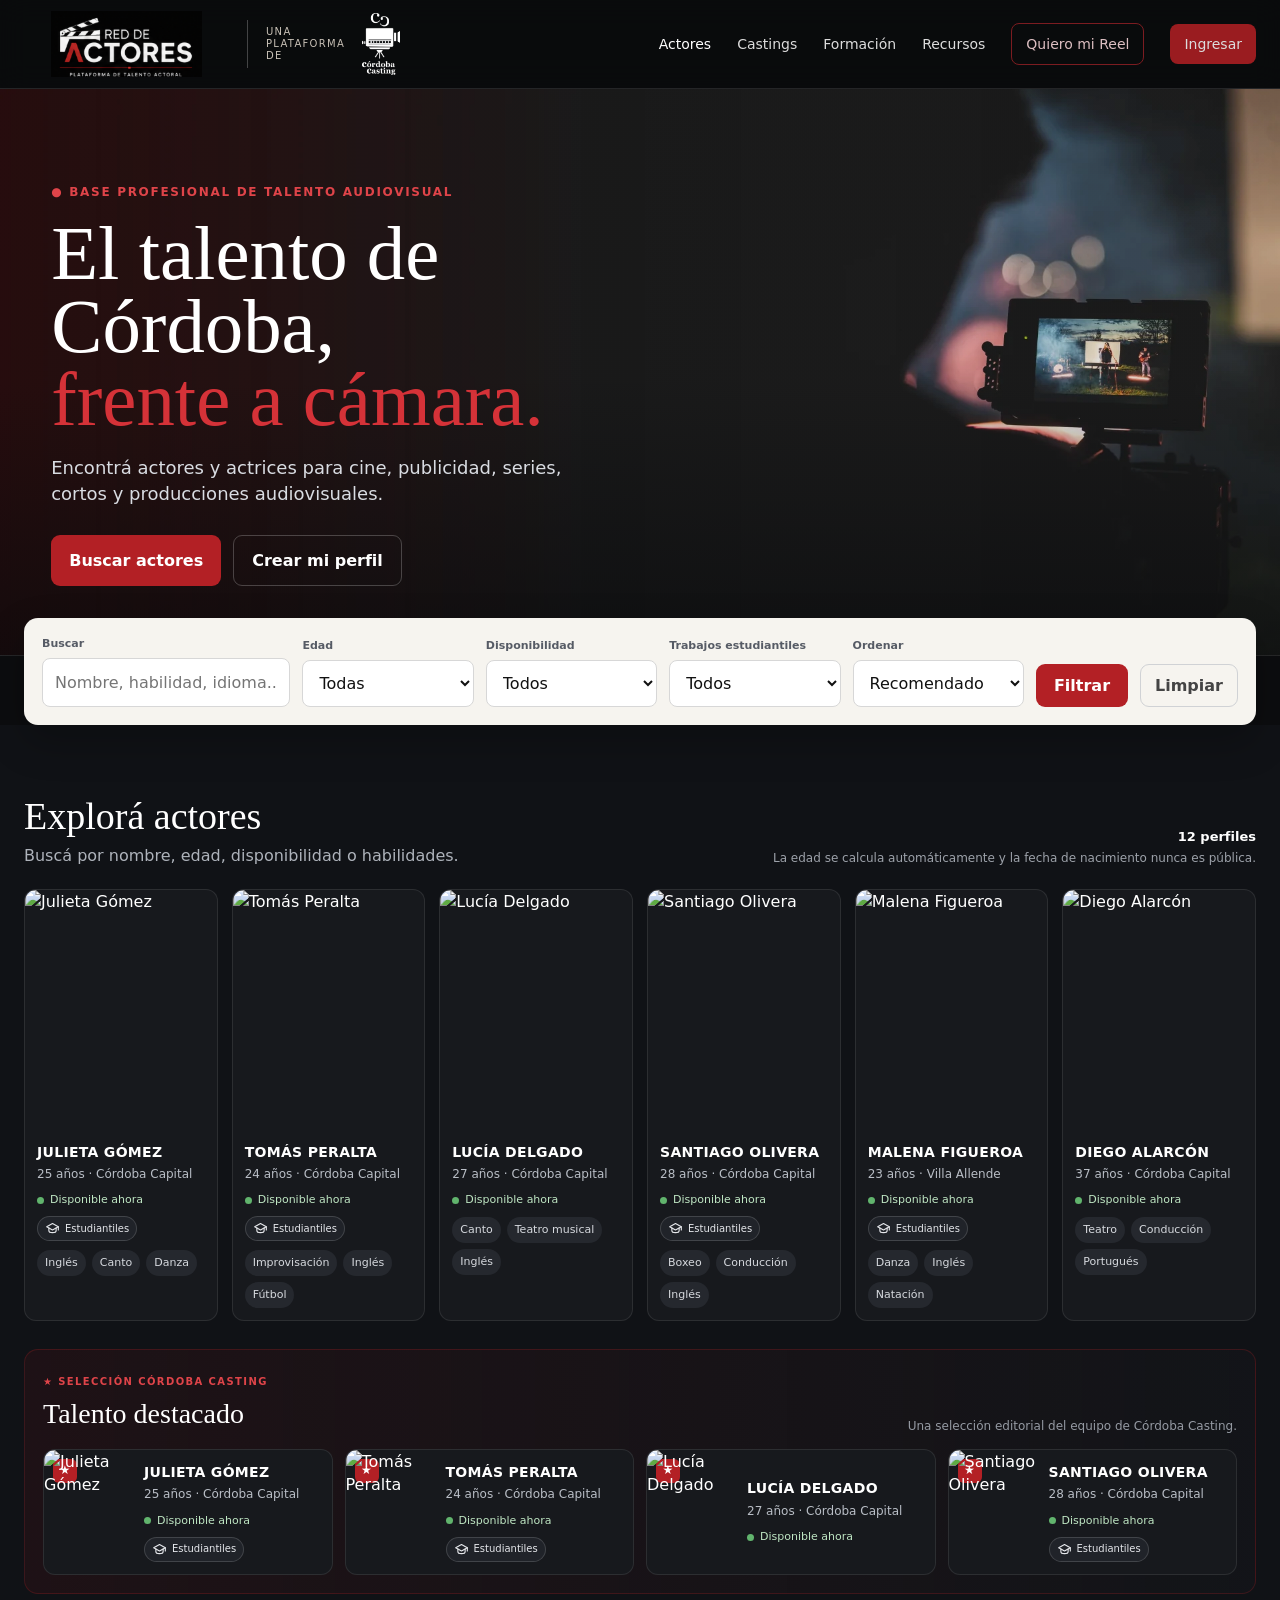
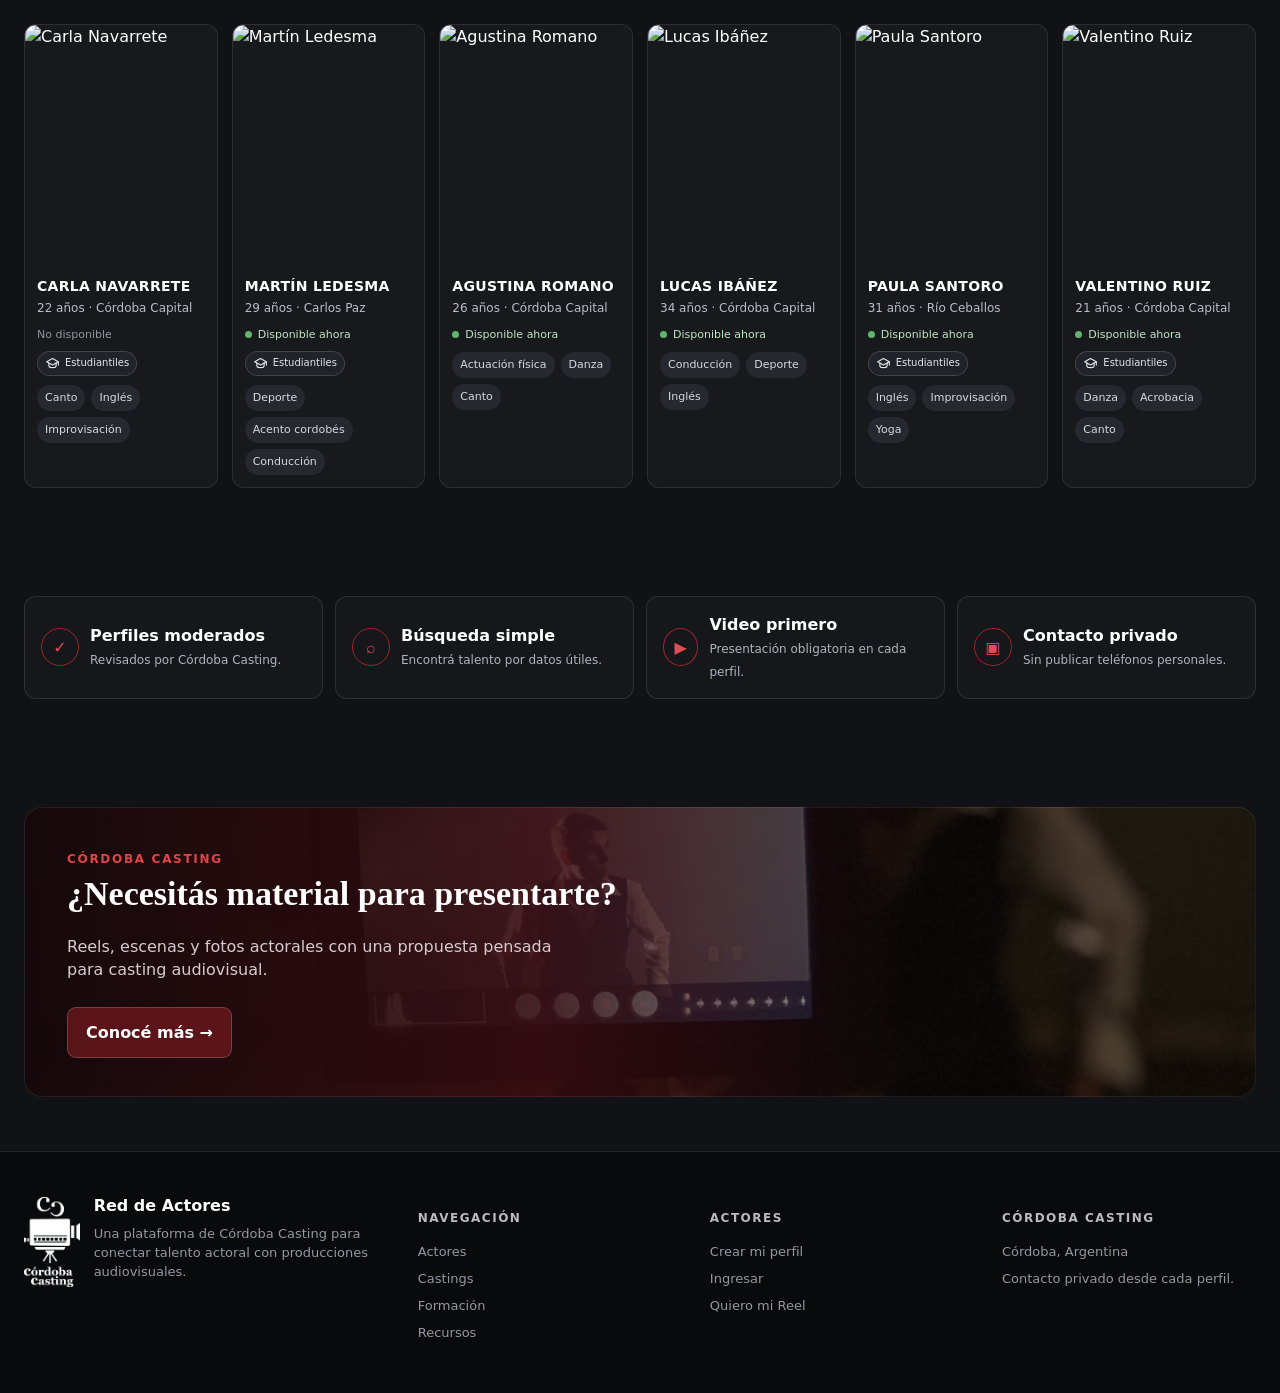
==== commit 88ba53a3: "Add files via upload" ====
--- a/index.html
+++ b/index.html
@@ -1,4 +1,4 @@
-<!doctype html><html lang="es"><head><meta charset="utf-8"><meta name="viewport" content="width=device-width,initial-scale=1"><title>Red de Actores — Córdoba Casting</title><link rel="stylesheet" href="css/styles.css?v=0.8"></head><body>
+<!doctype html><html lang="es"><head><meta charset="utf-8"><meta name="viewport" content="width=device-width,initial-scale=1"><title>Red de Actores — Córdoba Casting</title><link rel="stylesheet" href="css/styles.css?v=0.9"></head><body>
 <header class="topbar"><div class="container nav"><a class="brandlock" href="index.html"><img class="red-logo" src="assets/logo-red-actores.png" alt="Red de Actores"><span class="brand-divider"></span><span class="cc-brand"><span>Una plataforma de</span><img class="cc-logo" src="assets/cordoba-casting-white.png" alt="Córdoba Casting"></span></a><button class="menu-toggle" aria-label="Abrir menú">☰</button><nav class="navlinks"><a class="active" href="index.html">Actores</a><a href="castings.html">Castings</a><a href="formacion.html">Formación</a><a href="recursos.html">Recursos</a><a class="nav-cta" href="reel.html">Quiero mi Reel</a><a class="auth-btn" href="login.html">Ingresar</a></nav></div></header>
 <section class="hero hero-photo"><div class="container hero-inner"><div class="hero-copy"><div class="eyebrow">● Base profesional de talento audiovisual</div><h1>El talento de Córdoba,<br><em>frente a cámara.</em></h1><p>Encontrá actores y actrices para cine, publicidad, series, cortos y producciones audiovisuales.</p><div class="hero-actions"><a class="btn btn-primary" href="#directorio">Buscar actores</a><a class="btn btn-secondary" href="registro.html">Crear mi perfil</a></div></div></div></section>
 <div class="container search-shell"><form id="filters" class="searchbar"><div class="field"><label>Buscar</label><input id="q" placeholder="Nombre, habilidad, idioma..."></div><div class="field"><label>Edad</label><select id="age"><option value="">Todas</option><option value="18-24">18–24</option><option value="25-34">25–34</option><option value="35-49">35–49</option><option value="50-90">50+</option></select></div><div class="field"><label>Disponibilidad</label><select id="available"><option value="">Todos</option><option value="yes">Disponibles ahora</option><option value="no">No disponibles</option></select></div><div class="field"><label>Trabajos estudiantiles</label><select id="student"><option value="">Todos</option><option value="yes">Acepta</option><option value="no">No acepta</option></select></div><div class="field"><label>Ordenar</label><select id="sort"><option value="default">Recomendado</option><option value="recent">Actualizados recientemente</option><option value="name">Nombre A–Z</option></select></div><button class="btn btn-primary" type="submit">Filtrar</button><button class="btn btn-quiet" id="clearFilters" type="button">Limpiar</button></form></div>
@@ -6,4 +6,4 @@
 <section class="section section-dark"><div class="container"><div class="feature-strip"><div class="feature-chip"><div class="feature-icon">✓</div><div><strong>Perfiles moderados</strong><span>Revisados por Córdoba Casting.</span></div></div><div class="feature-chip"><div class="feature-icon">⌕</div><div><strong>Búsqueda simple</strong><span>Encontrá talento por datos útiles.</span></div></div><div class="feature-chip"><div class="feature-icon">▶</div><div><strong>Video primero</strong><span>Presentación obligatoria en cada perfil.</span></div></div><div class="feature-chip"><div class="feature-icon">▣</div><div><strong>Contacto privado</strong><span>Sin publicar teléfonos personales.</span></div></div></div></div></section>
 <section class="section section-dark"><div class="container"><div class="reel-banner reel-banner-photo"><div class="copy"><div class="eyebrow">Córdoba Casting</div><h3>¿Necesitás material para presentarte?</h3><p>Reels, escenas y fotos actorales con una propuesta pensada para casting audiovisual.</p><a class="btn" href="reel.html">Conocé más →</a></div></div></div></section>
 <footer class="footer"><div class="container footer-grid"><div><div class="footer-brand"><img class="cc-logo" src="assets/cordoba-casting-white.png" alt="Córdoba Casting"><div><strong>Red de Actores</strong><p>Una plataforma de Córdoba Casting para conectar talento actoral con producciones audiovisuales.</p></div></div></div><div><h4>Navegación</h4><a href="index.html">Actores</a><a href="castings.html">Castings</a><a href="formacion.html">Formación</a><a href="recursos.html">Recursos</a></div><div><h4>Actores</h4><a href="registro.html">Crear mi perfil</a><a href="login.html">Ingresar</a><a href="reel.html">Quiero mi Reel</a></div><div><h4>Córdoba Casting</h4><p>Córdoba, Argentina</p><p>Contacto privado desde cada perfil.</p></div></div></footer>
-<script src="https://cdn.jsdelivr.net/npm/@supabase/supabase-js@2"></script><script src="js/config.js?v=0.8"></script><script src="js/backend.js?v=0.8"></script><script src="js/auth.js?v=0.8"></script><script src="js/data.js?v=0.8"></script><script src="js/app.js?v=0.8"></script></body></html>
+<script src="https://cdn.jsdelivr.net/npm/@supabase/supabase-js@2"></script><script src="js/config.js?v=0.9"></script><script src="js/backend.js?v=0.9"></script><script src="js/auth.js?v=0.9"></script><script src="js/data.js?v=0.9"></script><script src="js/app.js?v=0.9"></script></body></html>
--- a/css/styles.css
+++ b/css/styles.css
@@ -147,3 +147,51 @@
   .admin-panel{padding:18px 12px}.admin-tabs{margin-inline:-4px}.admin-tabs button{padding:9px 11px;font-size:11px}
   .admin-casting-card.status-rejected:before,.admin-casting-card.status-closed:before{position:static;display:inline-block;margin:0 0 8px;grid-column:1/-1;width:max-content}
 }
+
+/* V0.9 — hero final pre-beta */
+.hero.hero-photo{
+  min-height:560px;
+  height:clamp(560px,44.27vw,850px);
+  background:
+    linear-gradient(90deg,rgba(8,9,11,.36) 0%,rgba(8,9,11,.20) 34%,rgba(8,9,11,.08) 60%,rgba(8,9,11,.10) 100%),
+    url('../assets/hero-cordoba-casting.webp') center center/cover no-repeat;
+}
+.hero.hero-photo:after{
+  background:linear-gradient(180deg,rgba(9,10,12,.02) 52%,rgba(9,10,12,.62) 100%);
+}
+.hero.hero-photo .hero-inner{
+  width:100%;
+  max-width:none;
+  margin:0;
+  padding:clamp(72px,7vw,118px) clamp(28px,4vw,76px) 64px;
+}
+.hero.hero-photo .hero-copy{max-width:650px}
+.hero.hero-photo .hero-copy p{max-width:535px}
+
+@media(max-width:900px){
+  .hero.hero-photo{
+    height:auto;
+    min-height:540px;
+    background-position:64% center;
+  }
+  .hero.hero-photo:before{
+    content:"";
+    position:absolute;
+    inset:0;
+    background:linear-gradient(90deg,rgba(7,8,10,.76) 0%,rgba(7,8,10,.48) 58%,rgba(7,8,10,.18) 100%);
+    pointer-events:none;
+  }
+  .hero.hero-photo .hero-inner{
+    padding:64px 28px 76px;
+  }
+}
+@media(max-width:560px){
+  .hero.hero-photo{
+    min-height:500px;
+    background-position:72% center;
+  }
+  .hero.hero-photo .hero-inner{
+    padding:54px 18px 72px;
+  }
+  .hero.hero-photo .hero-copy{max-width:100%}
+}
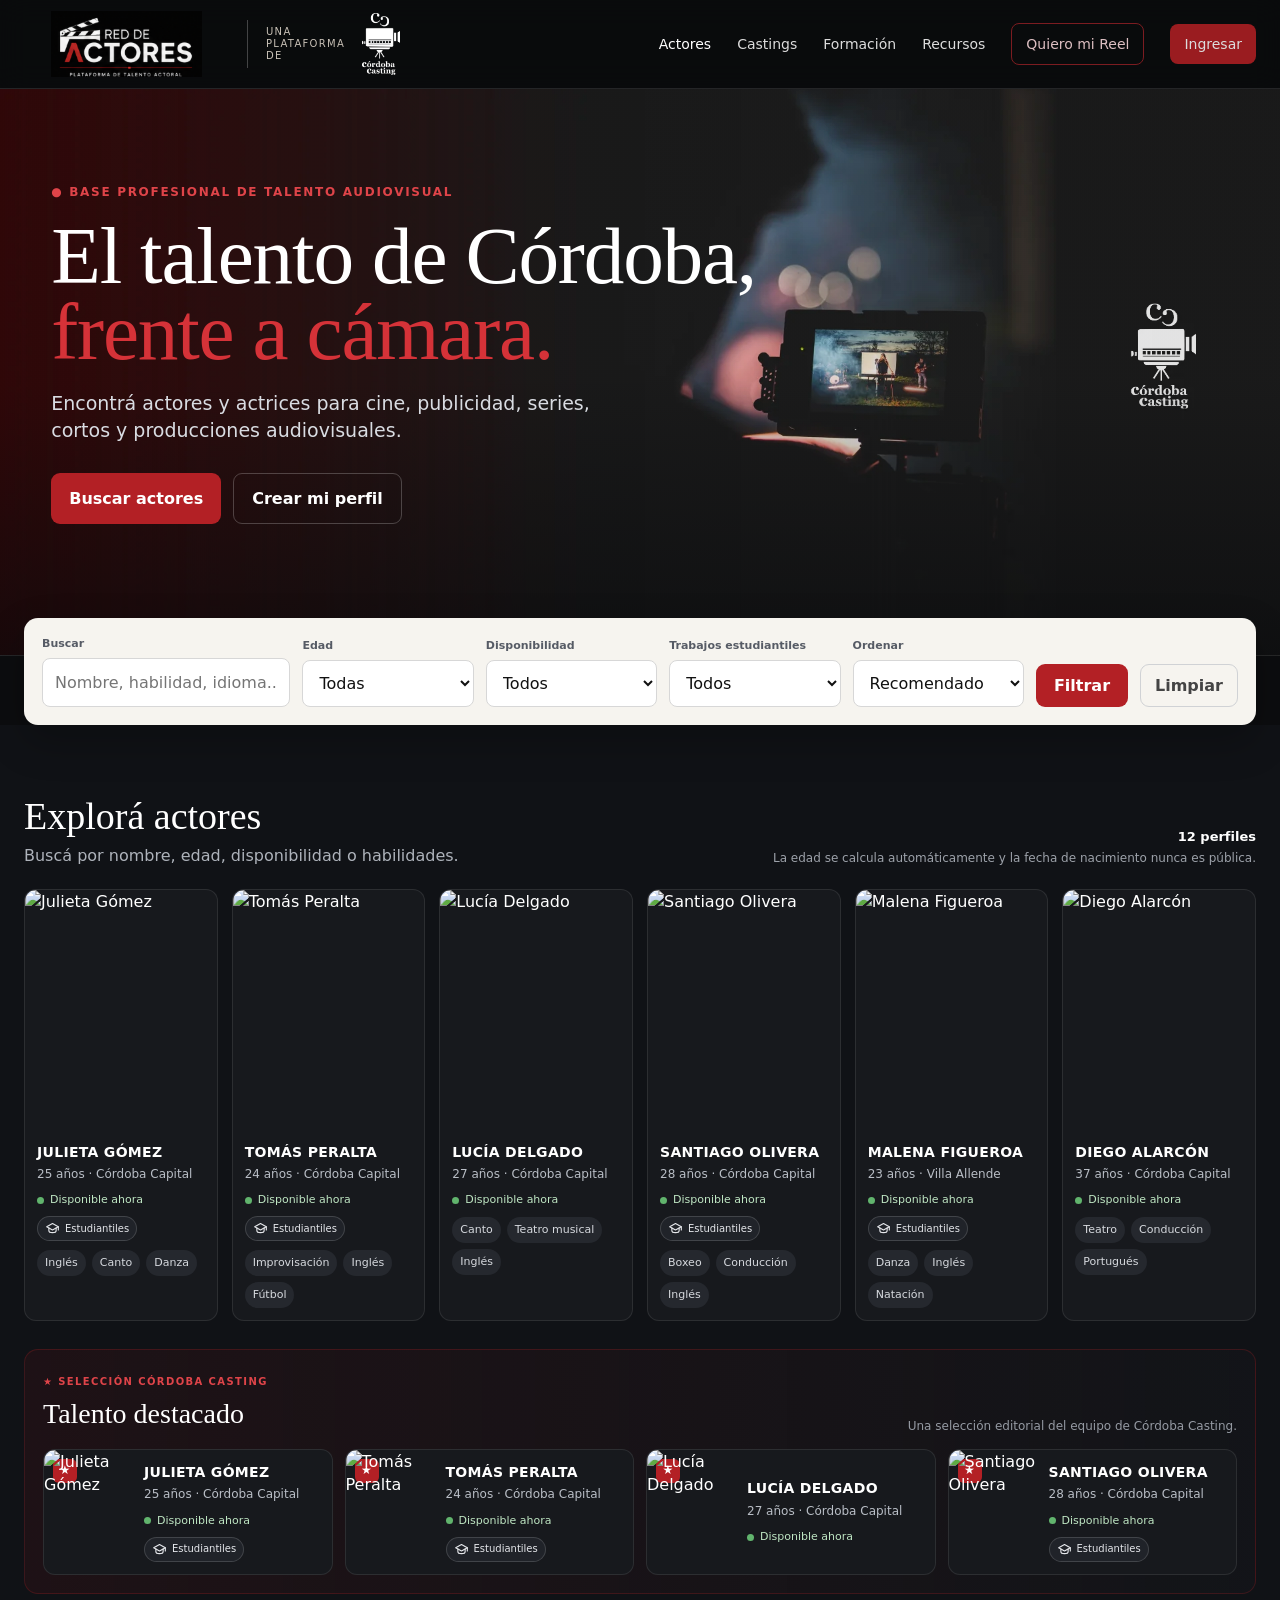
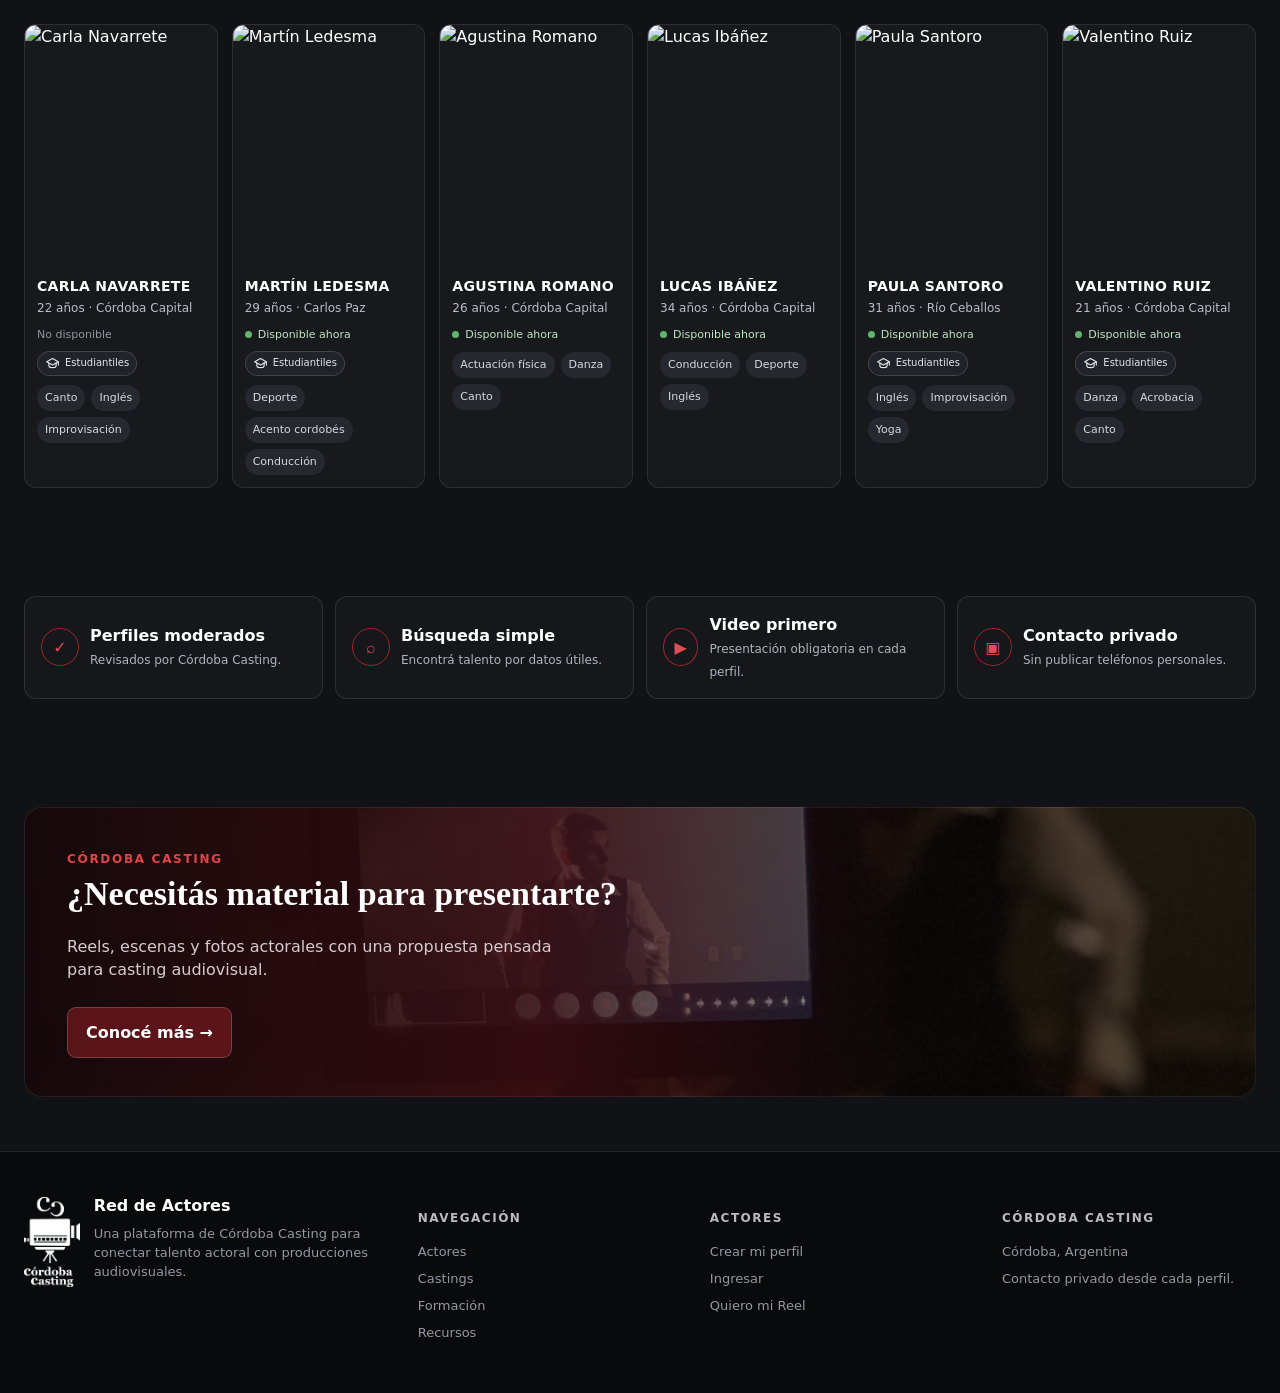
==== commit de132877: "Add files via upload" ====
--- a/index.html
+++ b/index.html
@@ -1,4 +1,4 @@
-<!doctype html><html lang="es"><head><meta charset="utf-8"><meta name="viewport" content="width=device-width,initial-scale=1"><title>Red de Actores — Córdoba Casting</title><link rel="stylesheet" href="css/styles.css?v=0.9"></head><body>
+<!doctype html><html lang="es"><head><meta charset="utf-8"><meta name="viewport" content="width=device-width,initial-scale=1"><title>Red de Actores — Córdoba Casting</title><link rel="stylesheet" href="css/styles.css?v=0.9-beta"></head><body>
 <header class="topbar"><div class="container nav"><a class="brandlock" href="index.html"><img class="red-logo" src="assets/logo-red-actores.png" alt="Red de Actores"><span class="brand-divider"></span><span class="cc-brand"><span>Una plataforma de</span><img class="cc-logo" src="assets/cordoba-casting-white.png" alt="Córdoba Casting"></span></a><button class="menu-toggle" aria-label="Abrir menú">☰</button><nav class="navlinks"><a class="active" href="index.html">Actores</a><a href="castings.html">Castings</a><a href="formacion.html">Formación</a><a href="recursos.html">Recursos</a><a class="nav-cta" href="reel.html">Quiero mi Reel</a><a class="auth-btn" href="login.html">Ingresar</a></nav></div></header>
 <section class="hero hero-photo"><div class="container hero-inner"><div class="hero-copy"><div class="eyebrow">● Base profesional de talento audiovisual</div><h1>El talento de Córdoba,<br><em>frente a cámara.</em></h1><p>Encontrá actores y actrices para cine, publicidad, series, cortos y producciones audiovisuales.</p><div class="hero-actions"><a class="btn btn-primary" href="#directorio">Buscar actores</a><a class="btn btn-secondary" href="registro.html">Crear mi perfil</a></div></div></div></section>
 <div class="container search-shell"><form id="filters" class="searchbar"><div class="field"><label>Buscar</label><input id="q" placeholder="Nombre, habilidad, idioma..."></div><div class="field"><label>Edad</label><select id="age"><option value="">Todas</option><option value="18-24">18–24</option><option value="25-34">25–34</option><option value="35-49">35–49</option><option value="50-90">50+</option></select></div><div class="field"><label>Disponibilidad</label><select id="available"><option value="">Todos</option><option value="yes">Disponibles ahora</option><option value="no">No disponibles</option></select></div><div class="field"><label>Trabajos estudiantiles</label><select id="student"><option value="">Todos</option><option value="yes">Acepta</option><option value="no">No acepta</option></select></div><div class="field"><label>Ordenar</label><select id="sort"><option value="default">Recomendado</option><option value="recent">Actualizados recientemente</option><option value="name">Nombre A–Z</option></select></div><button class="btn btn-primary" type="submit">Filtrar</button><button class="btn btn-quiet" id="clearFilters" type="button">Limpiar</button></form></div>
@@ -6,4 +6,4 @@
 <section class="section section-dark"><div class="container"><div class="feature-strip"><div class="feature-chip"><div class="feature-icon">✓</div><div><strong>Perfiles moderados</strong><span>Revisados por Córdoba Casting.</span></div></div><div class="feature-chip"><div class="feature-icon">⌕</div><div><strong>Búsqueda simple</strong><span>Encontrá talento por datos útiles.</span></div></div><div class="feature-chip"><div class="feature-icon">▶</div><div><strong>Video primero</strong><span>Presentación obligatoria en cada perfil.</span></div></div><div class="feature-chip"><div class="feature-icon">▣</div><div><strong>Contacto privado</strong><span>Sin publicar teléfonos personales.</span></div></div></div></div></section>
 <section class="section section-dark"><div class="container"><div class="reel-banner reel-banner-photo"><div class="copy"><div class="eyebrow">Córdoba Casting</div><h3>¿Necesitás material para presentarte?</h3><p>Reels, escenas y fotos actorales con una propuesta pensada para casting audiovisual.</p><a class="btn" href="reel.html">Conocé más →</a></div></div></div></section>
 <footer class="footer"><div class="container footer-grid"><div><div class="footer-brand"><img class="cc-logo" src="assets/cordoba-casting-white.png" alt="Córdoba Casting"><div><strong>Red de Actores</strong><p>Una plataforma de Córdoba Casting para conectar talento actoral con producciones audiovisuales.</p></div></div></div><div><h4>Navegación</h4><a href="index.html">Actores</a><a href="castings.html">Castings</a><a href="formacion.html">Formación</a><a href="recursos.html">Recursos</a></div><div><h4>Actores</h4><a href="registro.html">Crear mi perfil</a><a href="login.html">Ingresar</a><a href="reel.html">Quiero mi Reel</a></div><div><h4>Córdoba Casting</h4><p>Córdoba, Argentina</p><p>Contacto privado desde cada perfil.</p></div></div></footer>
-<script src="https://cdn.jsdelivr.net/npm/@supabase/supabase-js@2"></script><script src="js/config.js?v=0.9"></script><script src="js/backend.js?v=0.9"></script><script src="js/auth.js?v=0.9"></script><script src="js/data.js?v=0.9"></script><script src="js/app.js?v=0.9"></script></body></html>
+<script src="https://cdn.jsdelivr.net/npm/@supabase/supabase-js@2"></script><script src="js/config.js?v=0.9-beta"></script><script src="js/backend.js?v=0.9-beta"></script><script src="js/auth.js?v=0.9-beta"></script><script src="js/data.js?v=0.9-beta"></script><script src="js/app.js?v=0.9-beta"></script></body></html>
--- a/css/styles.css
+++ b/css/styles.css
@@ -195,3 +195,10 @@
   }
   .hero.hero-photo .hero-copy{max-width:100%}
 }
+
+/* V0.9 Beta — ajuste final de hero */
+@media(min-width:901px){
+  .hero.hero-photo .hero-copy{max-width:780px}
+  .hero.hero-photo h1{font-size:clamp(60px,6.35vw,96px);line-height:.94;letter-spacing:-1.2px}
+  .hero.hero-photo .hero-copy p{max-width:600px;font-size:19px}
+}
